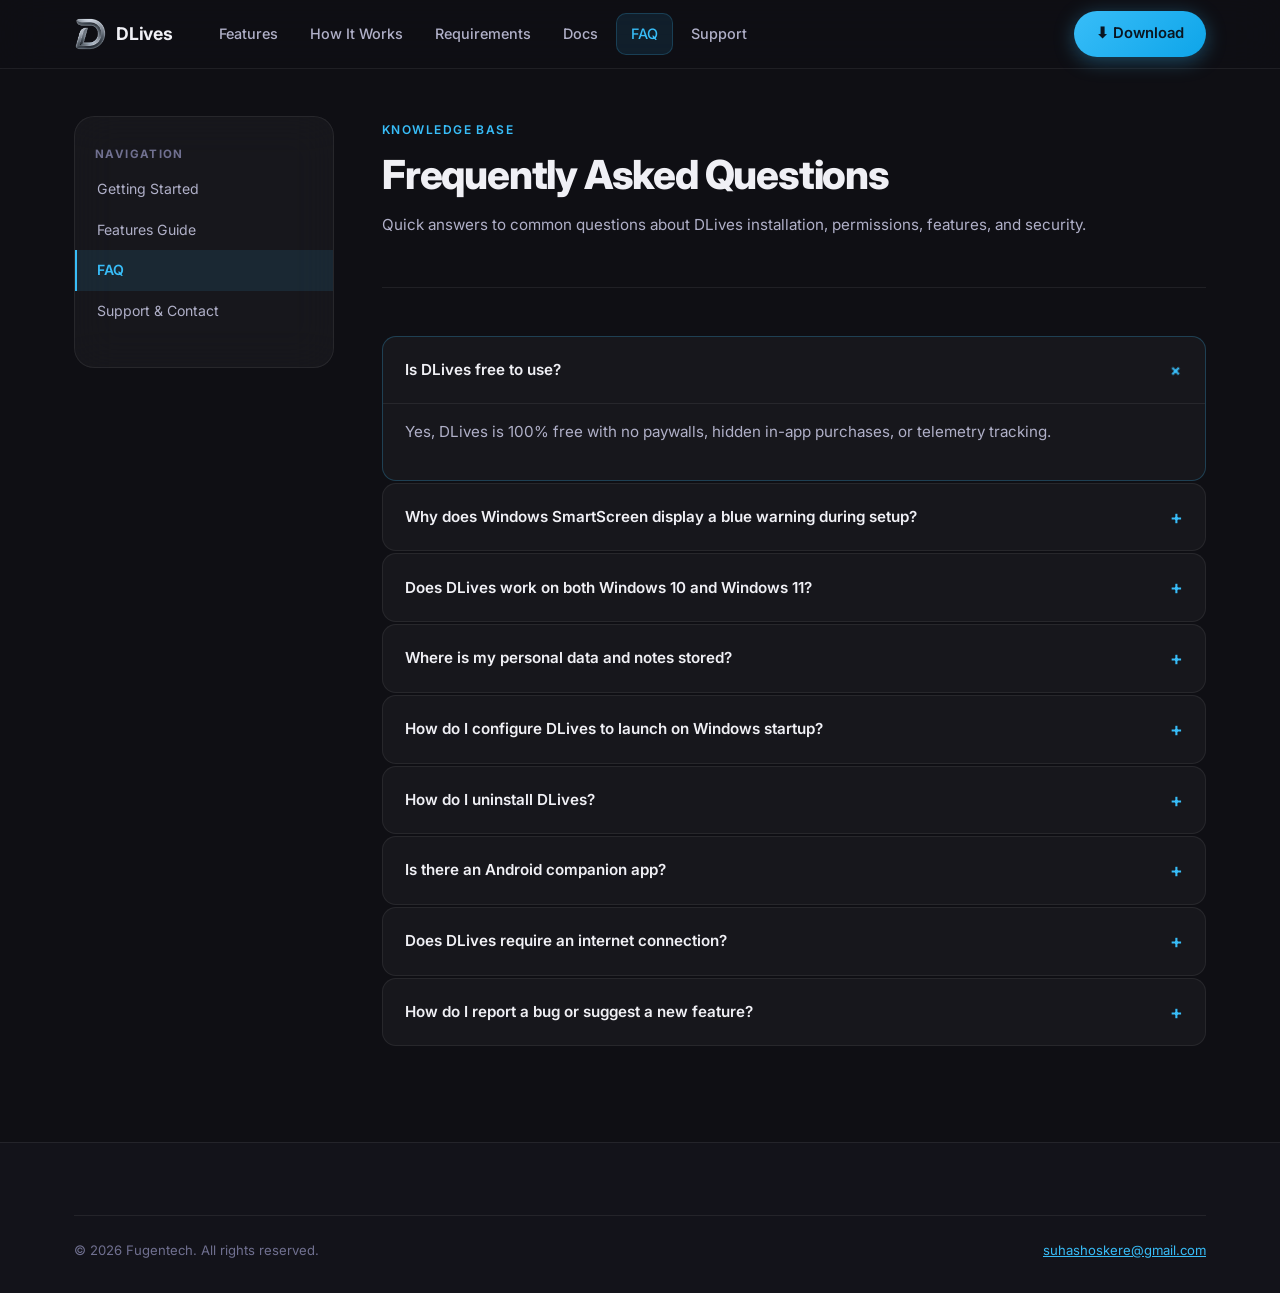
==== website/docs/faq.html @ 251fbf8d "Create faq.html" ====
<!DOCTYPE html>
<html lang="en">
<head>
  <meta charset="UTF-8" />
  <meta name="viewport" content="width=device-width, initial-scale=1.0" />
  <title>Frequently Asked Questions — DLives</title>
  <meta name="description" content="Common questions and troubleshooting answers for DLives Windows dynamic island application." />
  <link rel="icon" href="../assets/app-icon.png" type="image/png" />
  <link rel="preconnect" href="https://fonts.googleapis.com" />
  <link rel="preconnect" href="https://fonts.gstatic.com" crossorigin />
  <link href="https://fonts.googleapis.com/css2?family=Inter:wght@300;400;500;600;700;800;900&display=swap" rel="stylesheet" />
  <link rel="stylesheet" href="../assets/css/style.css" />
  <link rel="stylesheet" href="../assets/css/docs.css" />
</head>
<body>

  <!-- NAV -->
  <nav class="nav" id="main-nav">
    <div class="nav-inner">
      <a href="../index.html" class="nav-logo">
        <img src="../assets/app-icon.png" alt="DLives logo" class="nav-logo-img" />
        <span class="nav-logo-text">DLives</span>
      </a>
      <div class="nav-links">
        <a href="../index.html#features" class="nav-link">Features</a>
        <a href="../index.html#how-it-works" class="nav-link">How It Works</a>
        <a href="../index.html#requirements" class="nav-link">Requirements</a>
        <a href="getting-started.html" class="nav-link">Docs</a>
        <a href="faq.html" class="nav-link active">FAQ</a>
        <a href="support.html" class="nav-link">Support</a>
      </div>
      <a href="https://github.com/rootnode-rebels/Dlives/releases/tag/v1.0.0" target="_blank" rel="noopener noreferrer" class="btn btn-primary nav-cta">
        ⬇ Download
      </a>
      <button class="nav-hamburger" id="nav-hamburger" aria-label="Toggle navigation menu">
        <span></span><span></span><span></span>
      </button>
    </div>
    <div class="nav-mobile" id="nav-mobile">
      <a href="../index.html#features" class="nav-mobile-link">Features</a>
      <a href="../index.html#how-it-works" class="nav-mobile-link">How It Works</a>
      <a href="../index.html#requirements" class="nav-mobile-link">Requirements</a>
      <a href="getting-started.html" class="nav-mobile-link">Docs</a>
      <a href="features.html" class="nav-mobile-link">Features Guide</a>
      <a href="faq.html" class="nav-mobile-link">FAQ</a>
      <a href="support.html" class="nav-mobile-link">Support</a>
      <a href="https://github.com/rootnode-rebels/Dlives/releases/tag/v1.0.0" target="_blank" rel="noopener noreferrer" class="btn btn-primary">⬇ Download for Windows</a>
    </div>
  </nav>

  <!-- DOCS LAYOUT -->
  <div class="docs-layout">
    <!-- Sidebar -->
    <aside class="docs-sidebar">
      <div class="sidebar-section">
        <div class="sidebar-section-title">Navigation</div>
        <a href="getting-started.html" class="sidebar-link">Getting Started</a>
        <a href="features.html" class="sidebar-link">Features Guide</a>
        <a href="faq.html" class="sidebar-link active">FAQ</a>
        <a href="support.html" class="sidebar-link">Support & Contact</a>
      </div>
    </aside>

    <!-- Main Content -->
    <main class="docs-content docs-prose">
      <header class="docs-header">
        <span class="docs-page-label">Knowledge Base</span>
        <h1 class="docs-page-title">Frequently Asked Questions</h1>
        <p class="docs-page-sub">Quick answers to common questions about DLives installation, permissions, features, and security.</p>
      </header>

      <div class="faq-list">
        <!-- 1 -->
        <div class="faq-item open">
          <div class="faq-question">
            <span>Is DLives free to use?</span>
            <span class="faq-toggle">+</span>
          </div>
          <div class="faq-answer">
            <p>Yes, DLives is 100% free with no paywalls, hidden in-app purchases, or telemetry tracking.</p>
          </div>
        </div>

        <!-- 2 -->
        <div class="faq-item" id="smartscreen">
          <div class="faq-question">
            <span>Why does Windows SmartScreen display a blue warning during setup?</span>
            <span class="faq-toggle">+</span>
          </div>
          <div class="faq-answer">
            <p>Windows Defender SmartScreen displays a warning for newly released or independent executables that are not signed with expensive corporate code-signing certificates. DLives is safe, open, and offline. To install: click <strong>"More info"</strong> and then click <strong>"Run anyway"</strong>.</p>
          </div>
        </div>

        <!-- 3 -->
        <div class="faq-item">
          <div class="faq-question">
            <span>Does DLives work on both Windows 10 and Windows 11?</span>
            <span class="faq-toggle">+</span>
          </div>
          <div class="faq-answer">
            <p>Yes! DLives is fully compatible with both 64-bit Windows 10 (Build 1903+) and Windows 11. It utilizes native Win32 APIs for acrylic translucency and SMTC media integration.</p>
          </div>
        </div>

        <!-- 4 -->
        <div class="faq-item">
          <div class="faq-question">
            <span>Where is my personal data and notes stored?</span>
            <span class="faq-toggle">+</span>
          </div>
          <div class="faq-answer">
            <p>All user data is stored locally in your roaming profile: <code>%AppData%\DLives\</code> (e.g. <code>C:\Users\&lt;YourUser&gt;\AppData\Roaming\DLives\</code>). Your notes are saved as plain <code>.txt</code> files that you can open and edit directly in File Explorer or Notepad.</p>
          </div>
        </div>

        <!-- 5 -->
        <div class="faq-item">
          <div class="faq-question">
            <span>How do I configure DLives to launch on Windows startup?</span>
            <span class="faq-toggle">+</span>
          </div>
          <div class="faq-answer">
            <p>Go to the <strong>Settings</strong> tab inside the expanded island or open the <strong>Customization Studio</strong> window, and enable the <strong>"Start with Windows"</strong> toggle. It automatically manages your user registry startup key without requiring administrator permissions.</p>
          </div>
        </div>

        <!-- 6 -->
        <div class="faq-item">
          <div class="faq-question">
            <span>How do I uninstall DLives?</span>
            <span class="faq-toggle">+</span>
          </div>
          <div class="faq-answer">
            <p>You can uninstall DLives like any standard Windows application:</p>
            <ol>
              <li>Open Windows <strong>Settings → Apps → Installed apps</strong>.</li>
              <li>Search for <strong>DLives</strong> and click <strong>Uninstall</strong>.</li>
              <li>Or run the uninstaller directly from <code>%LocalAppData%\Programs\DLives\unins000.exe</code>.</li>
            </ol>
          </div>
        </div>

        <!-- 7 -->
        <div class="faq-item">
          <div class="faq-question">
            <span>Is there an Android companion app?</span>
            <span class="faq-toggle">+</span>
          </div>
          <div class="faq-answer">
            <p>An official Android companion app (<code>DLives.apk</code>) that pairs with your desktop island for synchronized alarms and notifications is currently in active development. Stay tuned for release announcements!</p>
          </div>
        </div>

        <!-- 8 -->
        <div class="faq-item">
          <div class="faq-question">
            <span>Does DLives require an internet connection?</span>
            <span class="faq-toggle">+</span>
          </div>
          <div class="faq-answer">
            <p>No. DLives is completely offline and standalone. No telemetry, analytics, or background internet communication occurs.</p>
          </div>
        </div>

        <!-- 9 -->
        <div class="faq-item">
          <div class="faq-question">
            <span>How do I report a bug or suggest a new feature?</span>
            <span class="faq-toggle">+</span>
          </div>
          <div class="faq-answer">
            <p>We welcome community feedback and bug reports! You can reach out directly via email at <a href="mailto:suhashoskere@gmail.com">suhashoskere@gmail.com</a> or use our <a href="support.html">Support Form</a>.</p>
          </div>
        </div>
      </div>

    </main>
  </div>

  <!-- FOOTER -->
  <footer class="footer">
    <div class="container">
      <div class="footer-bottom">
        <p class="footer-copy">© 2026 Fugentech. All rights reserved.</p>
        <p class="footer-tech"><a href="mailto:suhashoskere@gmail.com" class="accent-link">suhashoskere@gmail.com</a></p>
      </div>
    </div>
  </footer>

  <script src="../assets/js/main.js"></script>
</body>
</html>
---- website/assets/css/style.css ----
/* ============================================================
   San Lives — Website Stylesheet
   Design: Dark glassmorphism, sky-blue accent, Inter font
   Matches: app's own visual language exactly
============================================================ */

/* ── Design Tokens ──────────────────────────────────────── */
:root {
  --bg:           #0f0f14;
  --bg-2:         #13131a;
  --bg-3:         #1a1a24;
  --glass-bg:     rgba(255, 255, 255, 0.035);
  --glass-bg-2:   rgba(255, 255, 255, 0.06);
  --glass-border: rgba(255, 255, 255, 0.07);
  --glass-border-2: rgba(255, 255, 255, 0.12);
  --accent:       #38bdf8;
  --accent-dim:   #1e9ed6;
  --accent-glow:  rgba(56, 189, 248, 0.22);
  --accent-glow-2: rgba(56, 189, 248, 0.10);
  --text-1:       #f0f0f5;
  --text-2:       #b0b0c8;
  --text-3:       #707090;
  --danger:       #ef4444;
  --success:      #22c55e;
  --warning:      #f59e0b;
  --radius-lg:    20px;
  --radius-md:    14px;
  --radius-sm:    10px;
  --radius-pill:  9999px;
  --shadow-glass: 0 8px 32px rgba(0, 0, 0, 0.5), 0 2px 8px rgba(0, 0, 0, 0.3);
  --shadow-glow:  0 0 40px rgba(56, 189, 248, 0.18);
  --transition:   0.3s cubic-bezier(0.4, 0, 0.2, 1);
  --nav-h:        68px;
}

/* ── Reset & Base ───────────────────────────────────────── */
*, *::before, *::after { box-sizing: border-box; margin: 0; padding: 0; }

html {
  scroll-behavior: smooth;
  font-size: 16px;
}

body {
  font-family: 'Inter', -apple-system, BlinkMacSystemFont, sans-serif;
  background: var(--bg);
  color: var(--text-1);
  line-height: 1.6;
  -webkit-font-smoothing: antialiased;
  overflow-x: hidden;
}

img { max-width: 100%; height: auto; display: block; }
a { color: inherit; text-decoration: none; }

/* ── Utility: Container ─────────────────────────────────── */
.container {
  width: 100%;
  max-width: 1180px;
  margin: 0 auto;
  padding: 0 24px;
}

/* ── Utility: Glass Card ────────────────────────────────── */
.glass-card {
  background: var(--glass-bg);
  border: 1px solid var(--glass-border);
  border-radius: var(--radius-lg);
  backdrop-filter: blur(20px);
  -webkit-backdrop-filter: blur(20px);
}

/* ── Utility: Accent gradient text ─────────────────────── */
.accent-gradient {
  background: linear-gradient(135deg, var(--accent), #818cf8 120%);
  -webkit-background-clip: text;
  -webkit-text-fill-color: transparent;
  background-clip: text;
}

/* ── Utility: Buttons ──────────────────────────────────── */
.btn {
  display: inline-flex;
  align-items: center;
  gap: 8px;
  padding: 11px 22px;
  border-radius: var(--radius-pill);
  font-family: 'Inter', sans-serif;
  font-size: 0.925rem;
  font-weight: 600;
  cursor: pointer;
  border: none;
  transition: all var(--transition);
  white-space: nowrap;
  text-decoration: none;
}

.btn-primary {
  background: linear-gradient(135deg, var(--accent), #0ea5e9);
  color: #0a1520;
  box-shadow: 0 4px 20px rgba(56, 189, 248, 0.35);
}
.btn-primary:hover {
  transform: translateY(-2px);
  box-shadow: 0 8px 32px rgba(56, 189, 248, 0.55);
  filter: brightness(1.1);
}
.btn-primary:active { transform: translateY(0); }

.btn-ghost {
  background: var(--glass-bg);
  color: var(--text-1);
  border: 1px solid var(--glass-border-2);
  backdrop-filter: blur(10px);
}
.btn-ghost:hover {
  background: var(--glass-bg-2);
  border-color: var(--accent);
  color: var(--accent);
  transform: translateY(-2px);
}

.btn-lg { padding: 14px 30px; font-size: 1rem; }

.accent-link {
  color: var(--accent);
  text-decoration: underline;
  transition: color var(--transition);
}
.accent-link:hover { color: #7dd3fc; }

/* ── Section helpers ──────────────────────────────────── */
.section { padding: 100px 0; }
.section-dark { background: var(--bg-2); }

.section-header {
  text-align: center;
  margin-bottom: 64px;
}
.section-eyebrow {
  display: inline-block;
  font-size: 0.8rem;
  font-weight: 600;
  letter-spacing: 0.12em;
  text-transform: uppercase;
  color: var(--accent);
  background: var(--accent-glow-2);
  border: 1px solid rgba(56,189,248,0.2);
  border-radius: var(--radius-pill);
  padding: 5px 14px;
  margin-bottom: 18px;
}
.section-title {
  font-size: clamp(1.9rem, 4vw, 2.8rem);
  font-weight: 800;
  line-height: 1.2;
  color: var(--text-1);
  margin-bottom: 16px;
  letter-spacing: -0.02em;
}
.section-sub {
  font-size: 1.05rem;
  color: var(--text-2);
  max-width: 560px;
  margin: 0 auto;
  line-height: 1.7;
}

/* ── Feature tag pill ─────────────────────────────────── */
.feature-tag {
  display: inline-flex;
  align-items: center;
  gap: 6px;
  font-size: 0.8rem;
  font-weight: 600;
  text-transform: uppercase;
  letter-spacing: 0.1em;
  color: var(--accent);
  background: var(--accent-glow-2);
  border: 1px solid rgba(56,189,248,0.2);
  border-radius: var(--radius-pill);
  padding: 5px 14px;
  margin-bottom: 16px;
}

/* ============================================================
   NAVIGATION
============================================================ */
.nav {
  position: fixed;
  top: 0;
  left: 0;
  right: 0;
  z-index: 1000;
  background: rgba(15, 15, 20, 0.7);
  backdrop-filter: blur(24px);
  -webkit-backdrop-filter: blur(24px);
  border-bottom: 1px solid var(--glass-border);
  transition: background var(--transition);
}
.nav.scrolled {
  background: rgba(15, 15, 20, 0.92);
}

.nav-inner {
  max-width: 1180px;
  margin: 0 auto;
  padding: 0 24px;
  height: var(--nav-h);
  display: flex;
  align-items: center;
  gap: 32px;
}

.nav-logo {
  display: flex;
  align-items: center;
  gap: 10px;
  flex-shrink: 0;
}
.nav-logo-img {
  width: 32px;
  height: 32px;
  border-radius: 8px;
}
.nav-logo-text {
  font-size: 1.1rem;
  font-weight: 700;
  color: var(--text-1);
  letter-spacing: -0.01em;
}

.nav-links {
  display: flex;
  align-items: center;
  gap: 4px;
  flex: 1;
}
.nav-link {
  font-size: 0.9rem;
  font-weight: 500;
  color: var(--text-2);
  padding: 8px 14px;
  border-radius: var(--radius-sm);
  transition: all var(--transition);
}
.nav-link:hover {
  color: var(--text-1);
  background: var(--glass-bg);
}
.nav-link.active {
  color: var(--accent);
  background: var(--accent-glow-2);
  border: 1px solid rgba(56, 189, 248, 0.2);
}

.nav-cta { margin-left: auto; }

.nav-hamburger {
  display: none;
  flex-direction: column;
  gap: 5px;
  padding: 8px;
  background: none;
  border: none;
  cursor: pointer;
  margin-left: auto;
}
.nav-hamburger span {
  display: block;
  width: 22px;
  height: 2px;
  background: var(--text-2);
  border-radius: 2px;
  transition: all var(--transition);
}

.nav-mobile {
  display: none;
  flex-direction: column;
  gap: 4px;
  padding: 12px 24px 20px;
  border-top: 1px solid var(--glass-border);
}
.nav-mobile-link {
  font-size: 1rem;
  color: var(--text-2);
  padding: 12px 0;
  border-bottom: 1px solid var(--glass-border);
  transition: color var(--transition);
}
.nav-mobile-link:hover { color: var(--accent); }
.nav-mobile .btn { margin-top: 12px; width: 100%; justify-content: center; }

/* ============================================================
   HERO
============================================================ */
.hero {
  position: relative;
  padding-top: calc(var(--nav-h) + 80px);
  padding-bottom: 80px;
  overflow: hidden;
  min-height: 100vh;
  display: flex;
  align-items: flex-start;
}

.hero-bg-grid {
  position: absolute;
  inset: 0;
  background-image:
    linear-gradient(rgba(56,189,248,0.03) 1px, transparent 1px),
    linear-gradient(90deg, rgba(56,189,248,0.03) 1px, transparent 1px);
  background-size: 60px 60px;
  pointer-events: none;
}

.hero-orb {
  position: absolute;
  border-radius: 50%;
  filter: blur(80px);
  pointer-events: none;
}
.hero-orb-1 {
  width: 600px; height: 600px;
  background: radial-gradient(circle, rgba(56,189,248,0.12) 0%, transparent 70%);
  top: -200px; left: 50%; transform: translateX(-50%);
}
.hero-orb-2 {
  width: 400px; height: 400px;
  background: radial-gradient(circle, rgba(129,140,248,0.08) 0%, transparent 70%);
  bottom: 0; right: -100px;
}
.hero-orb-3 {
  width: 300px; height: 300px;
  background: radial-gradient(circle, rgba(56,189,248,0.06) 0%, transparent 70%);
  bottom: 100px; left: -50px;
}

.hero-inner {
  position: relative;
  z-index: 1;
  width: 100%;
  max-width: 1180px;
  margin: 0 auto;
  padding: 0 24px;
  display: flex;
  flex-direction: column;
  align-items: center;
  text-align: center;
}

.hero-badge {
  display: inline-flex;
  align-items: center;
  gap: 8px;
  background: var(--glass-bg);
  border: 1px solid var(--glass-border-2);
  border-radius: var(--radius-pill);
  padding: 6px 16px;
  font-size: 0.82rem;
  color: var(--text-2);
  margin-bottom: 28px;
  animation: fadeInDown 0.6s ease both;
}
.hero-badge-dot {
  width: 7px; height: 7px;
  border-radius: 50%;
  background: var(--accent);
  box-shadow: 0 0 8px var(--accent);
  animation: pulse 2s ease infinite;
}

@keyframes pulse {
  0%, 100% { opacity: 1; transform: scale(1); }
  50% { opacity: 0.6; transform: scale(0.8); }
}

.hero-title {
  font-size: clamp(2.6rem, 7vw, 5rem);
  font-weight: 900;
  line-height: 1.08;
  letter-spacing: -0.04em;
  margin-bottom: 24px;
  animation: fadeInUp 0.7s ease 0.1s both;
}

.hero-sub {
  font-size: clamp(1rem, 2vw, 1.2rem);
  color: var(--text-2);
  max-width: 560px;
  line-height: 1.75;
  margin-bottom: 36px;
  animation: fadeInUp 0.7s ease 0.2s both;
}

.hero-actions {
  display: flex;
  gap: 14px;
  flex-wrap: wrap;
  justify-content: center;
  margin-bottom: 16px;
  animation: fadeInUp 0.7s ease 0.3s both;
}

.hero-note {
  font-size: 0.8rem;
  color: var(--text-3);
  margin-bottom: 48px;
  animation: fadeInUp 0.7s ease 0.35s both;
}

/* Hero pill mockup */
.hero-pill-container {
  display: flex;
  flex-direction: column;
  align-items: center;
  gap: 8px;
  margin-bottom: 36px;
  animation: fadeInUp 0.8s ease 0.4s both;
}

.hero-pill {
  display: inline-flex;
  align-items: center;
  gap: 14px;
  background: rgba(15, 15, 20, 0.92);
  border: 1px solid var(--glass-border-2);
  border-radius: var(--radius-pill);
  padding: 10px 22px;
  backdrop-filter: blur(20px);
  box-shadow: 0 4px 24px rgba(0,0,0,0.5), 0 0 0 1px rgba(56,189,248,0.08), var(--shadow-glow);
  cursor: default;
  transition: all 0.4s cubic-bezier(0.4, 0, 0.2, 1);
}
.hero-pill:hover {
  box-shadow: 0 8px 40px rgba(0,0,0,0.6), 0 0 0 1px rgba(56,189,248,0.2), 0 0 60px rgba(56,189,248,0.22);
  transform: scale(1.03);
}

.pill-dot { width: 8px; height: 8px; border-radius: 50%; flex-shrink: 0; }
.pill-dot-accent {
  background: var(--accent);
  box-shadow: 0 0 8px var(--accent);
  animation: pulse 2s ease infinite;
}
.pill-clock { font-size: 0.95rem; font-weight: 600; color: var(--text-1); font-variant-numeric: tabular-nums; }
.pill-badges { display: flex; gap: 8px; }
.pill-badge {
  font-size: 0.75rem;
  font-weight: 500;
  color: var(--accent);
  background: var(--accent-glow-2);
  border: 1px solid rgba(56,189,248,0.15);
  border-radius: var(--radius-pill);
  padding: 2px 10px;
}
.pill-mute {
  font-size: 0.9rem;
  background: none;
  border: none;
  cursor: pointer;
  opacity: 0.8;
  transition: opacity var(--transition);
}
.pill-mute:hover { opacity: 1; }

.pill-expand-hint {
  display: flex;
  align-items: center;
  gap: 4px;
  font-size: 0.75rem;
  color: var(--text-3);
  animation: bounce-y 2.5s ease infinite;
}
.pill-expand-hint svg { opacity: 0.6; }

@keyframes bounce-y {
  0%, 100% { transform: translateY(0); }
  50% { transform: translateY(4px); }
}

/* Hero screenshot */
.hero-screenshot-frame {
  position: relative;
  width: 100%;
  max-width: 740px;
  animation: fadeInUp 0.9s ease 0.5s both;
}
.hero-screenshot-glow {
  position: absolute;
  inset: -30px;
  background: radial-gradient(ellipse at center, rgba(56,189,248,0.12) 0%, transparent 70%);
  pointer-events: none;
}
.hero-screenshot-inner {
  position: relative;
  border: 1px solid var(--glass-border-2);
  border-radius: var(--radius-lg);
  overflow: hidden;
  box-shadow: var(--shadow-glass), 0 0 60px rgba(56,189,248,0.08);
  background: var(--bg-2);
}
.hero-screenshot-img {
  width: 100%;
  display: block;
  border-radius: var(--radius-lg);
}

/* ============================================================
   STATS BAR
============================================================ */
.stats-bar {
  padding: 36px 0;
  background: var(--bg-2);
  border-top: 1px solid var(--glass-border);
  border-bottom: 1px solid var(--glass-border);
}

.stats-grid {
  display: flex;
  align-items: center;
  justify-content: center;
  gap: 0;
  flex-wrap: wrap;
}

.stat-item {
  display: flex;
  flex-direction: column;
  align-items: center;
  gap: 4px;
  padding: 16px 48px;
}
.stat-number {
  font-size: 2rem;
  font-weight: 800;
  color: var(--accent);
  letter-spacing: -0.03em;
}
.stat-label {
  font-size: 0.82rem;
  color: var(--text-3);
  font-weight: 500;
  text-transform: uppercase;
  letter-spacing: 0.08em;
}
.stat-divider {
  width: 1px;
  height: 48px;
  background: var(--glass-border);
}

/* ============================================================
   HOW IT WORKS
============================================================ */
.steps-grid {
  display: flex;
  align-items: stretch;
  gap: 0;
  margin-bottom: 56px;
}

.step-card {
  flex: 1;
  padding: 36px 28px;
  position: relative;
  transition: all var(--transition);
}
.step-card:hover {
  background: var(--glass-bg-2);
  border-color: rgba(56,189,248,0.2);
  transform: translateY(-4px);
  box-shadow: var(--shadow-glass), var(--shadow-glow);
}

.step-number {
  font-size: 0.72rem;
  font-weight: 700;
  letter-spacing: 0.1em;
  color: var(--accent);
  opacity: 0.6;
  margin-bottom: 16px;
}
.step-icon { font-size: 2rem; margin-bottom: 14px; }
.step-title {
  font-size: 1.1rem;
  font-weight: 700;
  color: var(--text-1);
  margin-bottom: 10px;
}
.step-desc {
  font-size: 0.9rem;
  color: var(--text-2);
  line-height: 1.65;
}

.step-arrow {
  display: flex;
  align-items: center;
  padding: 0 12px;
  font-size: 1.4rem;
  color: var(--text-3);
  flex-shrink: 0;
  margin-top: -20px;
}

.triggers-section { text-align: center; }
.triggers-title {
  font-size: 0.85rem;
  color: var(--text-3);
  margin-bottom: 16px;
  font-weight: 500;
}
.triggers-grid {
  display: flex;
  gap: 10px;
  flex-wrap: wrap;
  justify-content: center;
}
.trigger-chip {
  display: inline-flex;
  align-items: center;
  gap: 6px;
  background: var(--glass-bg);
  border: 1px solid var(--glass-border);
  border-radius: var(--radius-pill);
  padding: 7px 16px;
  font-size: 0.85rem;
  color: var(--text-2);
  transition: all var(--transition);
}
.trigger-chip:hover {
  border-color: var(--accent);
  color: var(--accent);
  background: var(--accent-glow-2);
}

/* ============================================================
   FEATURES
============================================================ */
.feature-row {
  display: grid;
  grid-template-columns: 1fr 1fr;
  gap: 60px;
  align-items: center;
  margin-bottom: 90px;
}
.feature-row:last-child { margin-bottom: 0; }
.feature-row-left .feature-content { order: 2; }
.feature-row-left .feature-screenshot-wrap { order: 1; }

.feature-content {}
.feature-title {
  font-size: clamp(1.5rem, 2.5vw, 2rem);
  font-weight: 800;
  color: var(--text-1);
  line-height: 1.2;
  margin-bottom: 14px;
  letter-spacing: -0.02em;
}
.feature-desc {
  font-size: 0.97rem;
  color: var(--text-2);
  line-height: 1.75;
  margin-bottom: 20px;
}
.feature-bullets {
  list-style: none;
  display: flex;
  flex-direction: column;
  gap: 8px;
}
.feature-bullets li {
  display: flex;
  align-items: center;
  gap: 10px;
  font-size: 0.9rem;
  color: var(--text-2);
}
.feature-bullets li::before {
  content: '';
  display: block;
  width: 6px;
  height: 6px;
  border-radius: 50%;
  background: var(--accent);
  flex-shrink: 0;
  box-shadow: 0 0 6px var(--accent);
}

.feature-screenshot-wrap {
  position: relative;
  border-radius: var(--radius-lg);
}
.feature-screenshot-glow {
  position: absolute;
  inset: -24px;
  background: radial-gradient(ellipse at center, rgba(56,189,248,0.1) 0%, transparent 70%);
  pointer-events: none;
}
.feature-screenshot {
  width: 100%;
  border-radius: var(--radius-lg);
  border: 1px solid var(--glass-border-2);
  box-shadow: var(--shadow-glass);
  transition: all 0.4s ease;
  position: relative;
}
.feature-screenshot-wrap:hover .feature-screenshot {
  transform: translateY(-4px) scale(1.01);
  box-shadow: var(--shadow-glass), 0 0 50px rgba(56,189,248,0.12);
  border-color: rgba(56,189,248,0.2);
}

/* ============================================================
   CONFIGURATOR
============================================================ */
.configurator-inner {
  display: grid;
  grid-template-columns: 1fr 1fr;
  gap: 48px;
  align-items: center;
  padding: 48px;
  overflow: hidden;
}

.configurator-title {
  font-size: clamp(1.5rem, 2.5vw, 2rem);
  font-weight: 800;
  color: var(--text-1);
  margin-bottom: 16px;
  letter-spacing: -0.02em;
  line-height: 1.2;
}
.configurator-desc {
  font-size: 0.97rem;
  color: var(--text-2);
  line-height: 1.75;
  margin-bottom: 24px;
}
.configurator-features {
  display: flex;
  flex-direction: column;
  gap: 10px;
}
.config-feat {
  display: flex;
  align-items: center;
  gap: 10px;
  font-size: 0.9rem;
  color: var(--text-2);
}
.config-feat-icon { font-size: 1.1rem; }

.configurator-screenshot-wrap {
  border-radius: var(--radius-md);
  overflow: hidden;
  border: 1px solid var(--glass-border-2);
  box-shadow: var(--shadow-glass);
}
.configurator-screenshot { width: 100%; display: block; }

/* ============================================================
   NOTIFICATIONS
============================================================ */
.notif-inner {
  display: grid;
  grid-template-columns: 1fr 1fr;
  gap: 60px;
  align-items: center;
}
.notif-title {
  font-size: clamp(1.5rem, 2.5vw, 2rem);
  font-weight: 800;
  color: var(--text-1);
  margin-bottom: 16px;
  letter-spacing: -0.02em;
  line-height: 1.2;
}
.notif-desc {
  font-size: 0.97rem;
  color: var(--text-2);
  line-height: 1.75;
}
.notif-screenshot-wrap {
  border-radius: var(--radius-lg);
  overflow: hidden;
  border: 1px solid var(--glass-border-2);
  box-shadow: var(--shadow-glass);
}
.notif-screenshot { width: 100%; display: block; }

/* ============================================================
   REQUIREMENTS
============================================================ */
.reqs-grid {
  display: grid;
  grid-template-columns: repeat(3, 1fr);
  gap: 16px;
  margin-bottom: 32px;
}

.req-card {
  padding: 28px 24px;
  text-align: center;
  transition: all var(--transition);
}
.req-card:hover {
  background: var(--glass-bg-2);
  transform: translateY(-3px);
  border-color: rgba(56,189,248,0.15);
}

.req-icon { font-size: 1.8rem; margin-bottom: 12px; }
.req-label {
  font-size: 0.78rem;
  font-weight: 600;
  text-transform: uppercase;
  letter-spacing: 0.1em;
  color: var(--text-3);
  margin-bottom: 8px;
}
.req-value {
  font-size: 0.95rem;
  font-weight: 600;
  color: var(--text-1);
  line-height: 1.5;
}

.smartscreen-note {
  display: flex;
  align-items: flex-start;
  gap: 18px;
  padding: 24px 28px;
  border-color: rgba(245, 158, 11, 0.2);
  background: rgba(245, 158, 11, 0.04);
}
.smartscreen-icon { font-size: 1.6rem; flex-shrink: 0; }
.smartscreen-content strong { color: var(--text-1); font-size: 0.95rem; }
.smartscreen-content p {
  font-size: 0.88rem;
  color: var(--text-2);
  line-height: 1.65;
  margin-top: 6px;
}

/* ============================================================
   CTA
============================================================ */
.cta-section { padding-bottom: 120px; }
.cta-inner {
  position: relative;
  overflow: hidden;
  text-align: center;
  padding: 72px 48px;
}
.cta-orb {
  position: absolute;
  border-radius: 50%;
  filter: blur(60px);
  pointer-events: none;
}
.cta-orb-1 {
  width: 350px; height: 350px;
  background: radial-gradient(circle, rgba(56,189,248,0.15) 0%, transparent 70%);
  top: -100px; left: -80px;
}
.cta-orb-2 {
  width: 280px; height: 280px;
  background: radial-gradient(circle, rgba(129,140,248,0.1) 0%, transparent 70%);
  bottom: -80px; right: -50px;
}

.cta-icon {
  width: 64px;
  height: 64px;
  border-radius: 16px;
  margin: 0 auto 24px;
  position: relative;
  z-index: 1;
  box-shadow: 0 8px 24px rgba(0,0,0,0.4);
}
.cta-title {
  font-size: clamp(1.8rem, 4vw, 2.6rem);
  font-weight: 800;
  color: var(--text-1);
  margin-bottom: 12px;
  position: relative;
  z-index: 1;
  letter-spacing: -0.03em;
}
.cta-sub {
  font-size: 1rem;
  color: var(--text-2);
  margin-bottom: 32px;
  position: relative;
  z-index: 1;
}
.cta-version {
  font-size: 0.8rem;
  color: var(--text-3);
  margin-top: 14px;
  position: relative;
  z-index: 1;
}
.android-teaser {
  display: inline-flex;
  align-items: center;
  gap: 8px;
  margin-top: 28px;
  padding: 10px 20px;
  background: var(--glass-bg);
  border: 1px solid var(--glass-border);
  border-radius: var(--radius-pill);
  font-size: 0.88rem;
  color: var(--text-3);
  position: relative;
  z-index: 1;
}
.android-teaser-icon { font-size: 1rem; }
.android-teaser em { color: var(--accent); font-style: normal; }

/* ============================================================
   FOOTER
============================================================ */
.footer {
  background: var(--bg-2);
  border-top: 1px solid var(--glass-border);
  padding: 72px 0 32px;
}

.footer-top {
  display: grid;
  grid-template-columns: 2fr 1fr 1fr 1fr;
  gap: 48px;
  margin-bottom: 56px;
}

.footer-brand {}
.footer-tagline {
  font-size: 0.9rem;
  color: var(--text-3);
  margin-top: 12px;
  margin-bottom: 10px;
}
.footer-android-note {
  font-size: 0.82rem;
  color: var(--text-3);
}
.footer-android-note strong { color: var(--text-2); }

.footer-group-title {
  font-size: 0.78rem;
  font-weight: 700;
  text-transform: uppercase;
  letter-spacing: 0.1em;
  color: var(--text-3);
  margin-bottom: 16px;
}
.footer-links-group {
  display: flex;
  flex-direction: column;
}
.footer-link {
  font-size: 0.88rem;
  color: var(--text-3);
  padding: 6px 0;
  transition: color var(--transition);
}
.footer-link:hover { color: var(--accent); }

.footer-bottom {
  border-top: 1px solid var(--glass-border);
  padding-top: 24px;
  display: flex;
  justify-content: space-between;
  align-items: center;
  flex-wrap: wrap;
  gap: 8px;
}
.footer-copy, .footer-tech {
  font-size: 0.82rem;
  color: var(--text-3);
}

/* ============================================================
   ANIMATIONS
============================================================ */
@keyframes fadeInDown {
  from { opacity: 0; transform: translateY(-16px); }
  to { opacity: 1; transform: translateY(0); }
}
@keyframes fadeInUp {
  from { opacity: 0; transform: translateY(20px); }
  to { opacity: 1; transform: translateY(0); }
}
@keyframes fadeIn {
  from { opacity: 0; }
  to { opacity: 1; }
}

/* Scroll-reveal (JS adds .visible) */
.reveal {
  opacity: 0;
  transform: translateY(28px);
  transition: opacity 0.7s ease, transform 0.7s ease;
}
.reveal.visible {
  opacity: 1;
  transform: translateY(0);
}

/* ============================================================
   RESPONSIVE
============================================================ */
@media (max-width: 960px) {
  .feature-row {
    grid-template-columns: 1fr;
    gap: 36px;
    margin-bottom: 64px;
  }
  .feature-row-left .feature-content { order: 1; }
  .feature-row-left .feature-screenshot-wrap { order: 2; }

  .configurator-inner {
    grid-template-columns: 1fr;
    padding: 32px;
  }
  .notif-inner { grid-template-columns: 1fr; }
  .footer-top { grid-template-columns: 1fr 1fr; }
  .reqs-grid { grid-template-columns: repeat(2, 1fr); }
  .steps-grid { flex-direction: column; }
  .step-arrow { transform: rotate(90deg); text-align: center; margin: 0 auto; }
}

@media (max-width: 768px) {
  .nav-links, .nav-cta { display: none; }
  .nav-hamburger { display: flex; }
  .nav-mobile.open { display: flex; }

  .hero { padding-top: calc(var(--nav-h) + 48px); padding-bottom: 48px; }
  .hero-title { font-size: 2.4rem; }
  .section { padding: 72px 0; }
  .section-title { font-size: 1.8rem; }
  .stats-grid { gap: 0; }
  .stat-item { padding: 16px 24px; }
  .stat-divider { display: none; }
  .footer-top { grid-template-columns: 1fr; gap: 32px; }
  .footer-bottom { flex-direction: column; text-align: center; }
  .reqs-grid { grid-template-columns: 1fr 1fr; }
  .cta-inner { padding: 48px 24px; }
}

@media (max-width: 480px) {
  .hero-actions { flex-direction: column; align-items: stretch; }
  .hero-actions .btn { justify-content: center; }
  .reqs-grid { grid-template-columns: 1fr; }
  .triggers-grid { flex-direction: column; align-items: center; }
  .stat-item { padding: 12px 16px; }
}
---- website/assets/css/docs.css ----
/* ============================================================
   D Lives — Docs Pages Stylesheet
   Extends style.css with documentation-specific components
============================================================ */

/* ── Docs Layout ──────────────────────────────────────── */
.docs-layout {
  display: grid;
  grid-template-columns: 260px 1fr;
  gap: 48px;
  max-width: 1180px;
  margin: 0 auto;
  padding: 0 24px;
  padding-top: calc(var(--nav-h) + 48px);
  padding-bottom: 96px;
  min-height: 100vh;
  align-items: start;
}

/* ── Sidebar ─────────────────────────────────────────── */
.docs-sidebar {
  position: sticky;
  top: calc(var(--nav-h) + 24px);
  background: var(--glass-bg);
  border: 1px solid var(--glass-border);
  border-radius: var(--radius-lg);
  padding: 24px 0;
  backdrop-filter: blur(20px);
}

.sidebar-section {
  padding: 4px 0;
  margin-bottom: 8px;
}

.sidebar-section-title {
  font-size: 0.72rem;
  font-weight: 700;
  text-transform: uppercase;
  letter-spacing: 0.12em;
  color: var(--text-3);
  padding: 0 20px;
  margin-bottom: 6px;
}

.sidebar-link {
  display: block;
  font-size: 0.88rem;
  color: var(--text-2);
  padding: 9px 20px;
  transition: all var(--transition);
  border-left: 2px solid transparent;
}
.sidebar-link:hover {
  color: var(--text-1);
  background: var(--glass-bg);
  border-left-color: var(--glass-border-2);
}
.sidebar-link.active {
  color: var(--accent);
  background: var(--accent-glow-2);
  border-left-color: var(--accent);
  font-weight: 600;
}

.sidebar-divider {
  height: 1px;
  background: var(--glass-border);
  margin: 8px 0;
}

/* ── Docs Content ──────────────────────────────────── */
.docs-content {
  padding: 0;
}

.docs-header {
  margin-bottom: 48px;
  padding-bottom: 32px;
  border-bottom: 1px solid var(--glass-border);
}

.docs-page-label {
  display: inline-block;
  font-size: 0.75rem;
  font-weight: 600;
  text-transform: uppercase;
  letter-spacing: 0.12em;
  color: var(--accent);
  margin-bottom: 12px;
}

.docs-page-title {
  font-size: clamp(1.8rem, 4vw, 2.5rem);
  font-weight: 800;
  color: var(--text-1);
  letter-spacing: -0.03em;
  line-height: 1.2;
  margin-bottom: 12px;
}

.docs-page-sub {
  font-size: 1rem;
  color: var(--text-2);
  line-height: 1.7;
}

/* ── Docs prose ─────────────────────────────────────── */
.docs-prose h2 {
  font-size: 1.5rem;
  font-weight: 700;
  color: var(--text-1);
  margin: 48px 0 16px;
  padding-bottom: 10px;
  border-bottom: 1px solid var(--glass-border);
  letter-spacing: -0.02em;
}
.docs-prose h2:first-child { margin-top: 0; }

.docs-prose h3 {
  font-size: 1.1rem;
  font-weight: 600;
  color: var(--text-1);
  margin: 28px 0 10px;
}

.docs-prose p {
  font-size: 0.95rem;
  color: var(--text-2);
  line-height: 1.8;
  margin-bottom: 16px;
}

.docs-prose ul, .docs-prose ol {
  padding-left: 24px;
  margin-bottom: 16px;
}

.docs-prose li {
  font-size: 0.95rem;
  color: var(--text-2);
  line-height: 1.75;
  margin-bottom: 6px;
}

.docs-prose strong { color: var(--text-1); font-weight: 600; }

.docs-prose code {
  font-family: 'SF Mono', 'Consolas', 'Monaco', monospace;
  font-size: 0.82rem;
  background: rgba(56,189,248,0.08);
  color: var(--accent);
  border: 1px solid rgba(56,189,248,0.15);
  border-radius: 5px;
  padding: 2px 7px;
}

.docs-prose pre {
  background: var(--bg-2);
  border: 1px solid var(--glass-border);
  border-radius: var(--radius-md);
  padding: 20px 24px;
  overflow-x: auto;
  margin: 16px 0 24px;
}
.docs-prose pre code {
  background: none;
  border: none;
  padding: 0;
  font-size: 0.88rem;
  color: var(--text-1);
}

.docs-prose a:not(.btn) {
  color: var(--accent);
  text-decoration: underline;
  transition: color var(--transition);
}
.docs-prose a:not(.btn):hover { color: #7dd3fc; }

.docs-prose .btn {
  text-decoration: none !important;
}
.docs-prose .btn-primary {
  color: #0a1520 !important;
}
.docs-prose .btn-ghost {
  color: var(--text-1) !important;
}
.docs-prose .btn-ghost:hover {
  color: var(--accent) !important;
}

/* ── Step list (Getting Started style) ─────────────── */
.step-list {
  display: flex;
  flex-direction: column;
  gap: 20px;
  margin: 24px 0;
}

.step-item {
  display: flex;
  gap: 20px;
  align-items: flex-start;
}

.step-num {
  width: 36px;
  height: 36px;
  border-radius: 50%;
  background: var(--accent-glow-2);
  border: 1px solid rgba(56,189,248,0.3);
  color: var(--accent);
  font-size: 0.85rem;
  font-weight: 700;
  display: flex;
  align-items: center;
  justify-content: center;
  flex-shrink: 0;
}

.step-body h4 {
  font-size: 0.95rem;
  font-weight: 600;
  color: var(--text-1);
  margin-bottom: 6px;
}
.step-body p, .step-body li {
  font-size: 0.9rem;
  color: var(--text-2);
  line-height: 1.7;
}

/* ── Alert boxes ────────────────────────────────────── */
.docs-alert {
  display: flex;
  gap: 16px;
  align-items: flex-start;
  padding: 18px 22px;
  border-radius: var(--radius-md);
  margin: 20px 0;
  border: 1px solid;
}
.docs-alert-icon { font-size: 1.2rem; flex-shrink: 0; margin-top: 1px; }
.docs-alert-body { font-size: 0.9rem; line-height: 1.7; }
.docs-alert-body strong { display: block; margin-bottom: 4px; font-size: 0.95rem; }

.docs-alert-warning {
  background: rgba(245,158,11,0.06);
  border-color: rgba(245,158,11,0.25);
  color: var(--text-2);
}
.docs-alert-warning strong { color: #fbbf24; }

.docs-alert-info {
  background: rgba(56,189,248,0.05);
  border-color: rgba(56,189,248,0.2);
  color: var(--text-2);
}
.docs-alert-info strong { color: var(--accent); }

.docs-alert-success {
  background: rgba(34,197,94,0.05);
  border-color: rgba(34,197,94,0.2);
  color: var(--text-2);
}
.docs-alert-success strong { color: #4ade80; }

/* ── FAQ items ──────────────────────────────────────── */
.faq-list {
  display: flex;
  flex-direction: column;
  gap: 2px;
}

.faq-item {
  background: var(--glass-bg);
  border: 1px solid var(--glass-border);
  border-radius: var(--radius-md);
  overflow: hidden;
  transition: border-color var(--transition);
}
.faq-item:hover { border-color: rgba(56,189,248,0.18); }
.faq-item.open { border-color: rgba(56,189,248,0.25); }

.faq-question {
  display: flex;
  justify-content: space-between;
  align-items: center;
  padding: 18px 22px;
  cursor: pointer;
  font-size: 0.95rem;
  font-weight: 600;
  color: var(--text-1);
  gap: 16px;
  user-select: none;
}

.faq-toggle {
  font-size: 1.2rem;
  color: var(--accent);
  transition: transform var(--transition);
  flex-shrink: 0;
}
.faq-item.open .faq-toggle { transform: rotate(45deg); }

.faq-answer {
  display: none;
  padding: 0 22px 18px;
  font-size: 0.9rem;
  color: var(--text-2);
  line-height: 1.75;
  border-top: 1px solid var(--glass-border);
}
.faq-answer p { margin-top: 14px; }
.faq-item.open .faq-answer { display: block; }

/* ── Feature detail card ──────────────────────────── */
.feature-detail-card {
  background: var(--glass-bg);
  border: 1px solid var(--glass-border);
  border-radius: var(--radius-lg);
  padding: 32px;
  margin: 24px 0;
  transition: all var(--transition);
}
.feature-detail-card:hover {
  border-color: rgba(56,189,248,0.15);
  background: var(--glass-bg-2);
}

.feature-detail-header {
  display: flex;
  align-items: center;
  gap: 14px;
  margin-bottom: 16px;
}
.feature-detail-icon { font-size: 1.8rem; }
.feature-detail-title {
  font-size: 1.1rem;
  font-weight: 700;
  color: var(--text-1);
}
.feature-detail-body p {
  font-size: 0.9rem;
  color: var(--text-2);
  line-height: 1.75;
  margin-bottom: 10px;
}
.feature-detail-screenshot {
  width: 100%;
  border-radius: var(--radius-md);
  border: 1px solid var(--glass-border);
  margin-top: 16px;
}

/* ── Support & Feedback Interactive Cards ──────────── */
.support-card {
  background: var(--glass-bg);
  border: 1px solid var(--glass-border);
  border-radius: var(--radius-lg);
  padding: 28px;
  margin: 24px 0;
  backdrop-filter: blur(20px);
}

.support-email-box {
  display: flex;
  align-items: center;
  justify-content: space-between;
  gap: 16px;
  background: var(--bg-2);
  border: 1px solid var(--glass-border-2);
  border-radius: var(--radius-md);
  padding: 16px 20px;
  margin: 16px 0;
  flex-wrap: wrap;
}

.support-email-text {
  font-family: 'SF Mono', 'Consolas', monospace;
  font-size: 1.05rem;
  font-weight: 600;
  color: var(--accent);
}

.support-action-btns {
  display: flex;
  gap: 10px;
  flex-wrap: wrap;
}

.support-form-grid {
  display: flex;
  flex-direction: column;
  gap: 16px;
  margin-top: 20px;
}

.form-group {
  display: flex;
  flex-direction: column;
  gap: 8px;
}

.form-label {
  font-size: 0.85rem;
  font-weight: 600;
  color: var(--text-2);
}

.form-input, .form-textarea, .form-select {
  width: 100%;
  background: var(--bg-2);
  border: 1px solid var(--glass-border-2);
  border-radius: var(--radius-md);
  padding: 12px 16px;
  font-family: 'Inter', sans-serif;
  font-size: 0.95rem;
  color: var(--text-1);
  outline: none;
  transition: all var(--transition);
}

.form-input:focus, .form-textarea:focus, .form-select:focus {
  border-color: var(--accent);
  box-shadow: 0 0 0 3px rgba(56,189,248,0.15);
}

.form-textarea {
  min-height: 120px;
  resize: vertical;
}

.form-actions {
  display: flex;
  gap: 12px;
  flex-wrap: wrap;
  align-items: center;
  margin-top: 8px;
}

.toast-message {
  display: none;
  font-size: 0.85rem;
  color: #4ade80;
  font-weight: 600;
}

/* ── Docs responsive ────────────────────────────────── */
@media (max-width: 900px) {
  .docs-layout {
    grid-template-columns: 1fr;
  }
  .docs-sidebar {
    position: static;
    display: flex;
    flex-wrap: wrap;
    gap: 4px;
    padding: 16px;
    border-radius: var(--radius-md);
  }
  .docs-sidebar .sidebar-section { width: 100%; }
  .sidebar-section-title { display: none; }
  .sidebar-link {
    display: inline-block;
    padding: 7px 14px;
    border-radius: var(--radius-pill);
    border-left: none;
    border: 1px solid var(--glass-border);
    margin: 2px;
  }
  .sidebar-link.active {
    border-color: var(--accent);
    border-left-color: var(--accent);
  }
  .sidebar-divider { display: none; }
}
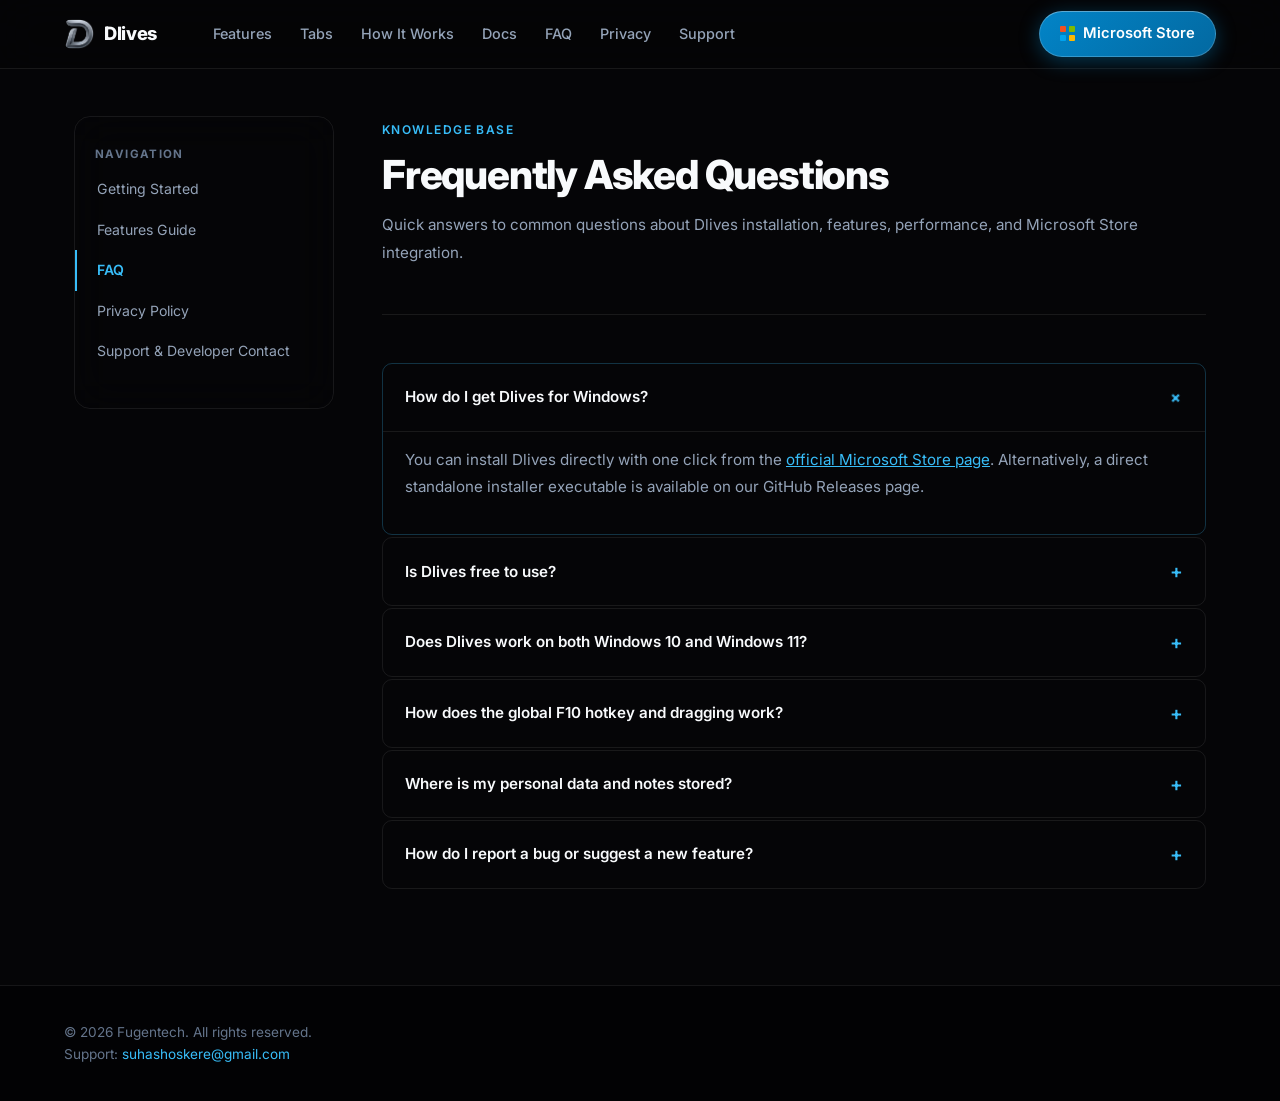
==== commit 5207e59f: "Dlives v1.0.0 codebase and website" ====
--- a/website/docs/faq.html
+++ b/website/docs/faq.html
@@ -3,12 +3,12 @@
 <head>
   <meta charset="UTF-8" />
   <meta name="viewport" content="width=device-width, initial-scale=1.0" />
-  <title>Frequently Asked Questions — DLives</title>
-  <meta name="description" content="Common questions and troubleshooting answers for DLives Windows dynamic island application." />
+  <title>Frequently Asked Questions — Dlives Windows Dynamic Island</title>
+  <meta name="description" content="Common questions and troubleshooting answers for Dlives Windows dynamic island application." />
   <link rel="icon" href="../assets/app-icon.png" type="image/png" />
   <link rel="preconnect" href="https://fonts.googleapis.com" />
   <link rel="preconnect" href="https://fonts.gstatic.com" crossorigin />
-  <link href="https://fonts.googleapis.com/css2?family=Inter:wght@300;400;500;600;700;800;900&display=swap" rel="stylesheet" />
+  <link href="https://fonts.googleapis.com/css2?family=Inter:wght@300;400;500;600;700;800;900&family=JetBrains+Mono:wght@400;500;600;700&display=swap" rel="stylesheet" />
   <link rel="stylesheet" href="../assets/css/style.css" />
   <link rel="stylesheet" href="../assets/css/docs.css" />
 </head>
@@ -18,33 +18,42 @@
   <nav class="nav" id="main-nav">
     <div class="nav-inner">
       <a href="../index.html" class="nav-logo">
-        <img src="../assets/app-icon.png" alt="DLives logo" class="nav-logo-img" />
-        <span class="nav-logo-text">DLives</span>
+        <img src="../assets/app-icon.png" alt="Dlives logo" class="nav-logo-img" />
+        <span class="nav-logo-text">Dlives</span>
       </a>
       <div class="nav-links">
         <a href="../index.html#features" class="nav-link">Features</a>
+        <a href="../index.html#tabs" class="nav-link">Tabs</a>
         <a href="../index.html#how-it-works" class="nav-link">How It Works</a>
-        <a href="../index.html#requirements" class="nav-link">Requirements</a>
         <a href="getting-started.html" class="nav-link">Docs</a>
         <a href="faq.html" class="nav-link active">FAQ</a>
+        <a href="privacy.html" class="nav-link">Privacy</a>
         <a href="support.html" class="nav-link">Support</a>
       </div>
-      <a href="https://github.com/rootnode-rebels/Dlives/releases/tag/v1.0.0" target="_blank" rel="noopener noreferrer" class="btn btn-primary nav-cta">
-        ⬇ Download
-      </a>
+      <div class="nav-actions">
+        <a href="https://apps.microsoft.com/detail/9P2XZRF8RLB2?hl=en-us&gl=IN&ocid=pdpshare"
+          target="_blank" rel="noopener noreferrer" class="btn btn-ms-store ms-store-trigger">
+          <div class="btn-icon-ms">
+            <span></span><span></span><span></span><span></span>
+          </div>
+          Microsoft Store
+        </a>
+      </div>
       <button class="nav-hamburger" id="nav-hamburger" aria-label="Toggle navigation menu">
         <span></span><span></span><span></span>
       </button>
     </div>
     <div class="nav-mobile" id="nav-mobile">
       <a href="../index.html#features" class="nav-mobile-link">Features</a>
-      <a href="../index.html#how-it-works" class="nav-mobile-link">How It Works</a>
-      <a href="../index.html#requirements" class="nav-mobile-link">Requirements</a>
-      <a href="getting-started.html" class="nav-mobile-link">Docs</a>
+      <a href="getting-started.html" class="nav-mobile-link">Getting Started</a>
       <a href="features.html" class="nav-mobile-link">Features Guide</a>
       <a href="faq.html" class="nav-mobile-link">FAQ</a>
-      <a href="support.html" class="nav-mobile-link">Support</a>
-      <a href="https://github.com/rootnode-rebels/Dlives/releases/tag/v1.0.0" target="_blank" rel="noopener noreferrer" class="btn btn-primary">⬇ Download for Windows</a>
+      <a href="privacy.html" class="nav-mobile-link">Privacy Policy</a>
+      <a href="support.html" class="nav-mobile-link">Support & Contact</a>
+      <a href="https://apps.microsoft.com/detail/9P2XZRF8RLB2?hl=en-us&gl=IN&ocid=pdpshare"
+        target="_blank" rel="noopener noreferrer" class="btn btn-ms-store ms-store-trigger" style="margin-top: 12px; width: 100%;">
+        Get on Microsoft Store
+      </a>
     </div>
   </nav>
 
@@ -57,7 +66,8 @@
         <a href="getting-started.html" class="sidebar-link">Getting Started</a>
         <a href="features.html" class="sidebar-link">Features Guide</a>
         <a href="faq.html" class="sidebar-link active">FAQ</a>
-        <a href="support.html" class="sidebar-link">Support & Contact</a>
+        <a href="privacy.html" class="sidebar-link">Privacy Policy</a>
+        <a href="support.html" class="sidebar-link">Support & Developer Contact</a>
       </div>
     </aside>
 
@@ -66,111 +76,73 @@
       <header class="docs-header">
         <span class="docs-page-label">Knowledge Base</span>
         <h1 class="docs-page-title">Frequently Asked Questions</h1>
-        <p class="docs-page-sub">Quick answers to common questions about DLives installation, permissions, features, and security.</p>
+        <p class="docs-page-sub">Quick answers to common questions about Dlives installation, features, performance, and Microsoft Store integration.</p>
       </header>
 
       <div class="faq-list">
         <!-- 1 -->
         <div class="faq-item open">
           <div class="faq-question">
-            <span>Is DLives free to use?</span>
+            <span>How do I get Dlives for Windows?</span>
             <span class="faq-toggle">+</span>
           </div>
           <div class="faq-answer">
-            <p>Yes, DLives is 100% free with no paywalls, hidden in-app purchases, or telemetry tracking.</p>
+            <p>You can install Dlives directly with one click from the <a href="https://apps.microsoft.com/detail/9P2XZRF8RLB2?hl=en-us&gl=IN&ocid=pdpshare" target="_blank" rel="noopener noreferrer" class="accent-link">official Microsoft Store page</a>. Alternatively, a direct standalone installer executable is available on our GitHub Releases page.</p>
           </div>
         </div>
 
         <!-- 2 -->
-        <div class="faq-item" id="smartscreen">
+        <div class="faq-item">
           <div class="faq-question">
-            <span>Why does Windows SmartScreen display a blue warning during setup?</span>
+            <span>Is Dlives free to use?</span>
             <span class="faq-toggle">+</span>
           </div>
           <div class="faq-answer">
-            <p>Windows Defender SmartScreen displays a warning for newly released or independent executables that are not signed with expensive corporate code-signing certificates. DLives is safe, open, and offline. To install: click <strong>"More info"</strong> and then click <strong>"Run anyway"</strong>.</p>
+            <p>Yes, Dlives is 100% free with no paywalls, subscriptions, or telemetry tracking.</p>
           </div>
         </div>
 
         <!-- 3 -->
         <div class="faq-item">
           <div class="faq-question">
-            <span>Does DLives work on both Windows 10 and Windows 11?</span>
+            <span>Does Dlives work on both Windows 10 and Windows 11?</span>
             <span class="faq-toggle">+</span>
           </div>
           <div class="faq-answer">
-            <p>Yes! DLives is fully compatible with both 64-bit Windows 10 (Build 1903+) and Windows 11. It utilizes native Win32 APIs for acrylic translucency and SMTC media integration.</p>
+            <p>Yes! Dlives is fully optimized for 64-bit Windows 10 (Build 1903+) and Windows 11. It utilizes native Win32/DWM APIs for liquid acrylic glassmorphism, SMTC media transport, and taskbar integration.</p>
           </div>
         </div>
 
         <!-- 4 -->
         <div class="faq-item">
           <div class="faq-question">
-            <span>Where is my personal data and notes stored?</span>
+            <span>How does the global F10 hotkey and dragging work?</span>
             <span class="faq-toggle">+</span>
           </div>
           <div class="faq-answer">
-            <p>All user data is stored locally in your roaming profile: <code>%AppData%\DLives\</code> (e.g. <code>C:\Users\&lt;YourUser&gt;\AppData\Roaming\DLives\</code>). Your notes are saved as plain <code>.txt</code> files that you can open and edit directly in File Explorer or Notepad.</p>
+            <p>Pressing <kbd>F10</kbd> anywhere across Windows immediately toggles the island expanded state or brings it back to the screen. You can also right-click and drag anywhere on the capsule or header to reposition the island to any monitor coordinate, with automatic symmetrical centering.</p>
           </div>
         </div>
 
         <!-- 5 -->
         <div class="faq-item">
           <div class="faq-question">
-            <span>How do I configure DLives to launch on Windows startup?</span>
+            <span>Where is my personal data and notes stored?</span>
             <span class="faq-toggle">+</span>
           </div>
           <div class="faq-answer">
-            <p>Go to the <strong>Settings</strong> tab inside the expanded island or open the <strong>Customization Studio</strong> window, and enable the <strong>"Start with Windows"</strong> toggle. It automatically manages your user registry startup key without requiring administrator permissions.</p>
+            <p>All user data is stored locally in your user profile at <code>%AppData%\Dlives\</code>. Your notes, alarms, timetable tasks, and settings never leave your PC.</p>
           </div>
         </div>
 
         <!-- 6 -->
         <div class="faq-item">
           <div class="faq-question">
-            <span>How do I uninstall DLives?</span>
-            <span class="faq-toggle">+</span>
-          </div>
-          <div class="faq-answer">
-            <p>You can uninstall DLives like any standard Windows application:</p>
-            <ol>
-              <li>Open Windows <strong>Settings → Apps → Installed apps</strong>.</li>
-              <li>Search for <strong>DLives</strong> and click <strong>Uninstall</strong>.</li>
-              <li>Or run the uninstaller directly from <code>%LocalAppData%\Programs\DLives\unins000.exe</code>.</li>
-            </ol>
-          </div>
-        </div>
-
-        <!-- 7 -->
-        <div class="faq-item">
-          <div class="faq-question">
-            <span>Is there an Android companion app?</span>
-            <span class="faq-toggle">+</span>
-          </div>
-          <div class="faq-answer">
-            <p>An official Android companion app (<code>DLives.apk</code>) that pairs with your desktop island for synchronized alarms and notifications is currently in active development. Stay tuned for release announcements!</p>
-          </div>
-        </div>
-
-        <!-- 8 -->
-        <div class="faq-item">
-          <div class="faq-question">
-            <span>Does DLives require an internet connection?</span>
-            <span class="faq-toggle">+</span>
-          </div>
-          <div class="faq-answer">
-            <p>No. DLives is completely offline and standalone. No telemetry, analytics, or background internet communication occurs.</p>
-          </div>
-        </div>
-
-        <!-- 9 -->
-        <div class="faq-item">
-          <div class="faq-question">
             <span>How do I report a bug or suggest a new feature?</span>
             <span class="faq-toggle">+</span>
           </div>
           <div class="faq-answer">
-            <p>We welcome community feedback and bug reports! You can reach out directly via email at <a href="mailto:suhashoskere@gmail.com">suhashoskere@gmail.com</a> or use our <a href="support.html">Support Form</a>.</p>
+            <p>You can reach the developer directly at <a href="mailto:suhashoskere@gmail.com" class="accent-link">suhashoskere@gmail.com</a> or submit ideas via our <a href="support.html" class="accent-link">Support & Feedback Form</a>.</p>
           </div>
         </div>
       </div>
@@ -182,8 +154,8 @@
   <footer class="footer">
     <div class="container">
       <div class="footer-bottom">
-        <p class="footer-copy">© 2026 Fugentech. All rights reserved.</p>
-        <p class="footer-tech"><a href="mailto:suhashoskere@gmail.com" class="accent-link">suhashoskere@gmail.com</a></p>
+        <p>© 2026 Fugentech. All rights reserved.</p>
+        <p>Support: <a href="mailto:suhashoskere@gmail.com" class="accent-link">suhashoskere@gmail.com</a></p>
       </div>
     </div>
   </footer>
--- a/website/assets/css/style.css
+++ b/website/assets/css/style.css
@@ -1,190 +1,231 @@
 /* ============================================================
-   San Lives — Website Stylesheet
-   Design: Dark glassmorphism, sky-blue accent, Inter font
-   Matches: app's own visual language exactly
+   Dlives — Simplified & Clean Liquid Glass Design
+   Base: Pure Neutral Black (#000000 / #060608)
+   Accent: Sky Blue (#38bdf8)
+   Typography: Inter & JetBrains Mono
 ============================================================ */
 
-/* ── Design Tokens ──────────────────────────────────────── */
+/* ── Tokens ─────────────────────────────────────────────── */
 :root {
-  --bg:           #0f0f14;
-  --bg-2:         #13131a;
-  --bg-3:         #1a1a24;
-  --glass-bg:     rgba(255, 255, 255, 0.035);
-  --glass-bg-2:   rgba(255, 255, 255, 0.06);
-  --glass-border: rgba(255, 255, 255, 0.07);
-  --glass-border-2: rgba(255, 255, 255, 0.12);
-  --accent:       #38bdf8;
-  --accent-dim:   #1e9ed6;
-  --accent-glow:  rgba(56, 189, 248, 0.22);
-  --accent-glow-2: rgba(56, 189, 248, 0.10);
-  --text-1:       #f0f0f5;
-  --text-2:       #b0b0c8;
-  --text-3:       #707090;
-  --danger:       #ef4444;
-  --success:      #22c55e;
-  --warning:      #f59e0b;
-  --radius-lg:    20px;
-  --radius-md:    14px;
-  --radius-sm:    10px;
-  --radius-pill:  9999px;
-  --shadow-glass: 0 8px 32px rgba(0, 0, 0, 0.5), 0 2px 8px rgba(0, 0, 0, 0.3);
-  --shadow-glow:  0 0 40px rgba(56, 189, 248, 0.18);
-  --transition:   0.3s cubic-bezier(0.4, 0, 0.2, 1);
-  --nav-h:        68px;
-}
-
-/* ── Reset & Base ───────────────────────────────────────── */
-*, *::before, *::after { box-sizing: border-box; margin: 0; padding: 0; }
+  --bg:                 #050507;
+  --bg-subtle:          #09090c;
+  --bg-card:            rgba(13, 13, 17, 0.75);
+  --bg-card-hover:      rgba(18, 18, 24, 0.9);
+  
+  --glass-border:       rgba(255, 255, 255, 0.08);
+  --glass-border-top:   rgba(255, 255, 255, 0.18);
+  --glass-border-hover: rgba(56, 189, 248, 0.4);
+  
+  --accent:             #38bdf8;
+  --accent-light:       #7dd3fc;
+  --accent-glow:        rgba(56, 189, 248, 0.25);
+  --accent-glow-subtle: rgba(56, 189, 248, 0.10);
+
+  --text-1:             #f8fafc;
+  --text-2:             #94a3b8;
+  --text-3:             #64748b;
+
+  --radius-sm:          6px;
+  --radius-md:          10px;
+  --radius-lg:          16px;
+  --radius-xl:          22px;
+  --radius-pill:        9999px;
+
+  --shadow-glass:       0 16px 40px rgba(0, 0, 0, 0.8);
+  --transition:         0.25s cubic-bezier(0.16, 1, 0.3, 1);
+  --nav-h:              68px;
+}
+
+/* ── Reset ──────────────────────────────────────────────── */
+*, *::before, *::after {
+  box-sizing: border-box;
+  margin: 0;
+  padding: 0;
+}
 
 html {
   scroll-behavior: smooth;
   font-size: 16px;
+  background-color: var(--bg);
+  color-scheme: dark;
 }
 
 body {
   font-family: 'Inter', -apple-system, BlinkMacSystemFont, sans-serif;
-  background: var(--bg);
+  background-color: var(--bg);
   color: var(--text-1);
   line-height: 1.6;
   -webkit-font-smoothing: antialiased;
   overflow-x: hidden;
 }
 
-img { max-width: 100%; height: auto; display: block; }
-a { color: inherit; text-decoration: none; }
-
-/* ── Utility: Container ─────────────────────────────────── */
+img {
+  max-width: 100%;
+  height: auto;
+  display: block;
+}
+
+a {
+  color: inherit;
+  text-decoration: none;
+}
+
 .container {
   width: 100%;
-  max-width: 1180px;
+  max-width: 1200px;
   margin: 0 auto;
   padding: 0 24px;
 }
 
-/* ── Utility: Glass Card ────────────────────────────────── */
+/* ── Liquid Glass Card ──────────────────────────────────── */
 .glass-card {
-  background: var(--glass-bg);
+  background: linear-gradient(135deg, rgba(255, 255, 255, 0.04) 0%, rgba(255, 255, 255, 0.01) 40%, rgba(13, 13, 17, 0.8) 100%);
   border: 1px solid var(--glass-border);
+  border-top: 1px solid var(--glass-border-top);
   border-radius: var(--radius-lg);
-  backdrop-filter: blur(20px);
-  -webkit-backdrop-filter: blur(20px);
-}
-
-/* ── Utility: Accent gradient text ─────────────────────── */
+  backdrop-filter: blur(28px);
+  -webkit-backdrop-filter: blur(28px);
+  box-shadow: var(--shadow-glass);
+  transition: all var(--transition);
+  position: relative;
+  overflow: hidden;
+}
+
+.glass-card:hover {
+  border-color: var(--glass-border-hover);
+  box-shadow: var(--shadow-glass), 0 0 30px rgba(56, 189, 248, 0.12);
+}
+
 .accent-gradient {
-  background: linear-gradient(135deg, var(--accent), #818cf8 120%);
+  background: linear-gradient(135deg, #ffffff 15%, #93e2fc 50%, #38bdf8 100%);
   -webkit-background-clip: text;
   -webkit-text-fill-color: transparent;
   background-clip: text;
 }
 
-/* ── Utility: Buttons ──────────────────────────────────── */
+/* ── Buttons ────────────────────────────────────────────── */
 .btn {
   display: inline-flex;
   align-items: center;
+  justify-content: center;
   gap: 8px;
-  padding: 11px 22px;
+  padding: 10px 20px;
   border-radius: var(--radius-pill);
-  font-family: 'Inter', sans-serif;
-  font-size: 0.925rem;
+  font-size: 0.92rem;
   font-weight: 600;
   cursor: pointer;
   border: none;
   transition: all var(--transition);
   white-space: nowrap;
-  text-decoration: none;
-}
-
-.btn-primary {
-  background: linear-gradient(135deg, var(--accent), #0ea5e9);
-  color: #0a1520;
-  box-shadow: 0 4px 20px rgba(56, 189, 248, 0.35);
-}
-.btn-primary:hover {
+}
+
+.btn-ms-store {
+  background: linear-gradient(135deg, #0284c7 0%, #0369a1 100%);
+  color: #ffffff;
+  border: 1px solid rgba(255, 255, 255, 0.2);
+  border-top: 1px solid rgba(255, 255, 255, 0.35);
+  box-shadow: 0 4px 20px rgba(2, 132, 199, 0.4);
+}
+
+.btn-ms-store:hover {
   transform: translateY(-2px);
-  box-shadow: 0 8px 32px rgba(56, 189, 248, 0.55);
-  filter: brightness(1.1);
-}
-.btn-primary:active { transform: translateY(0); }
+  background: linear-gradient(135deg, #0ea5e9 0%, #0284c7 100%);
+  box-shadow: 0 6px 28px rgba(2, 132, 199, 0.6), 0 0 30px rgba(56, 189, 248, 0.3);
+}
 
 .btn-ghost {
-  background: var(--glass-bg);
+  background: rgba(255, 255, 255, 0.04);
   color: var(--text-1);
-  border: 1px solid var(--glass-border-2);
-  backdrop-filter: blur(10px);
-}
+  border: 1px solid var(--glass-border);
+  border-top: 1px solid var(--glass-border-top);
+  backdrop-filter: blur(12px);
+}
+
 .btn-ghost:hover {
-  background: var(--glass-bg-2);
+  background: rgba(255, 255, 255, 0.08);
   border-color: var(--accent);
   color: var(--accent);
   transform: translateY(-2px);
 }
 
-.btn-lg { padding: 14px 30px; font-size: 1rem; }
+.btn-lg {
+  padding: 12px 24px;
+  font-size: 0.96rem;
+}
+
+.btn-icon-ms {
+  display: grid;
+  grid-template-columns: 1fr 1fr;
+  gap: 2px;
+  width: 15px;
+  height: 15px;
+}
+
+.btn-icon-ms span {
+  display: block;
+  width: 6px;
+  height: 6px;
+  border-radius: 1px;
+}
+
+.btn-icon-ms span:nth-child(1) { background: #f25022; }
+.btn-icon-ms span:nth-child(2) { background: #7fba00; }
+.btn-icon-ms span:nth-child(3) { background: #00a4ef; }
+.btn-icon-ms span:nth-child(4) { background: #ffb900; }
 
 .accent-link {
   color: var(--accent);
+}
+.accent-link:hover {
   text-decoration: underline;
-  transition: color var(--transition);
-}
-.accent-link:hover { color: #7dd3fc; }
-
-/* ── Section helpers ──────────────────────────────────── */
-.section { padding: 100px 0; }
-.section-dark { background: var(--bg-2); }
+}
+
+/* ── Section Structure ──────────────────────────────────── */
+.section {
+  padding: 90px 0;
+  position: relative;
+}
+
+.section-dark {
+  background: var(--bg-subtle);
+  border-top: 1px solid var(--glass-border);
+  border-bottom: 1px solid var(--glass-border);
+}
 
 .section-header {
   text-align: center;
-  margin-bottom: 64px;
-}
+  margin-bottom: 48px;
+}
+
 .section-eyebrow {
   display: inline-block;
-  font-size: 0.8rem;
-  font-weight: 600;
+  font-size: 0.75rem;
+  font-weight: 700;
   letter-spacing: 0.12em;
   text-transform: uppercase;
   color: var(--accent);
-  background: var(--accent-glow-2);
-  border: 1px solid rgba(56,189,248,0.2);
-  border-radius: var(--radius-pill);
-  padding: 5px 14px;
-  margin-bottom: 18px;
-}
+  margin-bottom: 12px;
+}
+
 .section-title {
-  font-size: clamp(1.9rem, 4vw, 2.8rem);
+  font-size: clamp(1.8rem, 3.8vw, 2.8rem);
   font-weight: 800;
-  line-height: 1.2;
+  line-height: 1.15;
+  letter-spacing: -0.03em;
   color: var(--text-1);
-  margin-bottom: 16px;
-  letter-spacing: -0.02em;
-}
+  margin-bottom: 12px;
+}
+
 .section-sub {
   font-size: 1.05rem;
   color: var(--text-2);
-  max-width: 560px;
+  max-width: 580px;
   margin: 0 auto;
-  line-height: 1.7;
-}
-
-/* ── Feature tag pill ─────────────────────────────────── */
-.feature-tag {
-  display: inline-flex;
-  align-items: center;
-  gap: 6px;
-  font-size: 0.8rem;
-  font-weight: 600;
-  text-transform: uppercase;
-  letter-spacing: 0.1em;
-  color: var(--accent);
-  background: var(--accent-glow-2);
-  border: 1px solid rgba(56,189,248,0.2);
-  border-radius: var(--radius-pill);
-  padding: 5px 14px;
-  margin-bottom: 16px;
+  line-height: 1.6;
 }
 
 /* ============================================================
-   NAVIGATION
+   NAVBAR
 ============================================================ */
 .nav {
   position: fixed;
@@ -192,870 +233,702 @@
   left: 0;
   right: 0;
   z-index: 1000;
-  background: rgba(15, 15, 20, 0.7);
-  backdrop-filter: blur(24px);
-  -webkit-backdrop-filter: blur(24px);
+  background: rgba(5, 5, 7, 0.85);
+  backdrop-filter: blur(20px);
+  -webkit-backdrop-filter: blur(20px);
   border-bottom: 1px solid var(--glass-border);
-  transition: background var(--transition);
-}
-.nav.scrolled {
-  background: rgba(15, 15, 20, 0.92);
+  transition: all var(--transition);
 }
 
 .nav-inner {
-  max-width: 1180px;
+  max-width: 1200px;
   margin: 0 auto;
   padding: 0 24px;
   height: var(--nav-h);
   display: flex;
   align-items: center;
-  gap: 32px;
+  gap: 24px;
 }
 
 .nav-logo {
   display: flex;
   align-items: center;
   gap: 10px;
-  flex-shrink: 0;
-}
+}
+
 .nav-logo-img {
-  width: 32px;
-  height: 32px;
+  width: 30px;
+  height: 30px;
   border-radius: 8px;
 }
+
 .nav-logo-text {
-  font-size: 1.1rem;
-  font-weight: 700;
-  color: var(--text-1);
-  letter-spacing: -0.01em;
+  font-size: 1.15rem;
+  font-weight: 800;
+  letter-spacing: -0.02em;
 }
 
 .nav-links {
   display: flex;
   align-items: center;
   gap: 4px;
-  flex: 1;
-}
+  margin-left: 20px;
+}
+
 .nav-link {
   font-size: 0.9rem;
   font-weight: 500;
   color: var(--text-2);
-  padding: 8px 14px;
+  padding: 6px 12px;
   border-radius: var(--radius-sm);
   transition: all var(--transition);
 }
+
 .nav-link:hover {
   color: var(--text-1);
-  background: var(--glass-bg);
-}
-.nav-link.active {
-  color: var(--accent);
-  background: var(--accent-glow-2);
-  border: 1px solid rgba(56, 189, 248, 0.2);
-}
-
-.nav-cta { margin-left: auto; }
+  background: rgba(255, 255, 255, 0.05);
+}
+
+.nav-actions {
+  display: flex;
+  align-items: center;
+  gap: 10px;
+  margin-left: auto;
+}
 
 .nav-hamburger {
   display: none;
   flex-direction: column;
   gap: 5px;
-  padding: 8px;
+  padding: 6px;
   background: none;
   border: none;
   cursor: pointer;
   margin-left: auto;
 }
+
 .nav-hamburger span {
   display: block;
-  width: 22px;
+  width: 20px;
   height: 2px;
   background: var(--text-2);
-  border-radius: 2px;
-  transition: all var(--transition);
 }
 
 .nav-mobile {
   display: none;
   flex-direction: column;
   gap: 4px;
-  padding: 12px 24px 20px;
+  padding: 14px 24px 20px;
+  background: rgba(5, 5, 7, 0.98);
   border-top: 1px solid var(--glass-border);
 }
+
+.nav-mobile.open {
+  display: flex;
+}
+
 .nav-mobile-link {
-  font-size: 1rem;
+  font-size: 0.95rem;
   color: var(--text-2);
-  padding: 12px 0;
+  padding: 10px 0;
   border-bottom: 1px solid var(--glass-border);
-  transition: color var(--transition);
-}
-.nav-mobile-link:hover { color: var(--accent); }
-.nav-mobile .btn { margin-top: 12px; width: 100%; justify-content: center; }
+}
 
 /* ============================================================
-   HERO
+   HERO SECTION (TOP-DOCKED DYNAMIC ISLAND & SCREEN MOCKUP)
 ============================================================ */
 .hero {
   position: relative;
-  padding-top: calc(var(--nav-h) + 80px);
-  padding-bottom: 80px;
+  padding-top: calc(var(--nav-h) + 16px);
+  padding-bottom: 50px;
   overflow: hidden;
-  min-height: 100vh;
-  display: flex;
-  align-items: flex-start;
+  min-height: calc(100vh - 70px);
+  display: flex;
+  align-items: center;
 }
 
 .hero-bg-grid {
   position: absolute;
   inset: 0;
   background-image:
-    linear-gradient(rgba(56,189,248,0.03) 1px, transparent 1px),
-    linear-gradient(90deg, rgba(56,189,248,0.03) 1px, transparent 1px);
-  background-size: 60px 60px;
+    linear-gradient(rgba(255, 255, 255, 0.015) 1px, transparent 1px),
+    linear-gradient(90deg, rgba(255, 255, 255, 0.015) 1px, transparent 1px);
+  background-size: 40px 40px;
   pointer-events: none;
 }
 
-.hero-orb {
-  position: absolute;
-  border-radius: 50%;
-  filter: blur(80px);
-  pointer-events: none;
-}
-.hero-orb-1 {
-  width: 600px; height: 600px;
-  background: radial-gradient(circle, rgba(56,189,248,0.12) 0%, transparent 70%);
-  top: -200px; left: 50%; transform: translateX(-50%);
-}
-.hero-orb-2 {
-  width: 400px; height: 400px;
-  background: radial-gradient(circle, rgba(129,140,248,0.08) 0%, transparent 70%);
-  bottom: 0; right: -100px;
-}
-.hero-orb-3 {
-  width: 300px; height: 300px;
-  background: radial-gradient(circle, rgba(56,189,248,0.06) 0%, transparent 70%);
-  bottom: 100px; left: -50px;
-}
-
-.hero-inner {
+.hero-container {
+  width: 100%;
   position: relative;
   z-index: 1;
-  width: 100%;
-  max-width: 1180px;
-  margin: 0 auto;
-  padding: 0 24px;
+}
+
+.hero-split-grid {
+  display: grid;
+  grid-template-columns: 1fr 1.18fr;
+  gap: 36px;
+  align-items: center;
+}
+
+/* ── Left Column ────────────────────────────────────────── */
+.hero-left-col {
   display: flex;
   flex-direction: column;
-  align-items: center;
-  text-align: center;
+  align-items: flex-start;
+  text-align: left;
 }
 
 .hero-badge {
   display: inline-flex;
   align-items: center;
   gap: 8px;
-  background: var(--glass-bg);
-  border: 1px solid var(--glass-border-2);
+  background: rgba(14, 14, 18, 0.85);
+  border: 1px solid var(--glass-border);
+  border-top: 1px solid var(--glass-border-top);
   border-radius: var(--radius-pill);
-  padding: 6px 16px;
-  font-size: 0.82rem;
+  padding: 5px 14px;
+  font-size: 0.78rem;
   color: var(--text-2);
-  margin-bottom: 28px;
-  animation: fadeInDown 0.6s ease both;
-}
+  margin-bottom: 16px;
+}
+
 .hero-badge-dot {
-  width: 7px; height: 7px;
+  width: 7px;
+  height: 7px;
   border-radius: 50%;
   background: var(--accent);
   box-shadow: 0 0 8px var(--accent);
-  animation: pulse 2s ease infinite;
-}
-
-@keyframes pulse {
-  0%, 100% { opacity: 1; transform: scale(1); }
-  50% { opacity: 0.6; transform: scale(0.8); }
 }
 
 .hero-title {
-  font-size: clamp(2.6rem, 7vw, 5rem);
+  font-size: clamp(2.3rem, 4vw, 3.6rem);
   font-weight: 900;
   line-height: 1.08;
   letter-spacing: -0.04em;
+  margin-bottom: 16px;
+}
+
+.hero-sub {
+  font-size: clamp(0.95rem, 1.15vw, 1.08rem);
+  color: var(--text-2);
+  max-width: 480px;
+  line-height: 1.6;
   margin-bottom: 24px;
-  animation: fadeInUp 0.7s ease 0.1s both;
-}
-
-.hero-sub {
-  font-size: clamp(1rem, 2vw, 1.2rem);
-  color: var(--text-2);
-  max-width: 560px;
-  line-height: 1.75;
-  margin-bottom: 36px;
-  animation: fadeInUp 0.7s ease 0.2s both;
 }
 
 .hero-actions {
   display: flex;
-  gap: 14px;
+  gap: 10px;
   flex-wrap: wrap;
-  justify-content: center;
-  margin-bottom: 16px;
-  animation: fadeInUp 0.7s ease 0.3s both;
-}
-
-.hero-note {
-  font-size: 0.8rem;
-  color: var(--text-3);
-  margin-bottom: 48px;
-  animation: fadeInUp 0.7s ease 0.35s both;
-}
-
-/* Hero pill mockup */
-.hero-pill-container {
-  display: flex;
-  flex-direction: column;
-  align-items: center;
+  margin-bottom: 20px;
+}
+
+.hero-specs-row {
+  display: flex;
+  flex-wrap: wrap;
   gap: 8px;
-  margin-bottom: 36px;
-  animation: fadeInUp 0.8s ease 0.4s both;
-}
-
-.hero-pill {
-  display: inline-flex;
-  align-items: center;
-  gap: 14px;
-  background: rgba(15, 15, 20, 0.92);
-  border: 1px solid var(--glass-border-2);
-  border-radius: var(--radius-pill);
-  padding: 10px 22px;
-  backdrop-filter: blur(20px);
-  box-shadow: 0 4px 24px rgba(0,0,0,0.5), 0 0 0 1px rgba(56,189,248,0.08), var(--shadow-glow);
-  cursor: default;
-  transition: all 0.4s cubic-bezier(0.4, 0, 0.2, 1);
-}
-.hero-pill:hover {
-  box-shadow: 0 8px 40px rgba(0,0,0,0.6), 0 0 0 1px rgba(56,189,248,0.2), 0 0 60px rgba(56,189,248,0.22);
-  transform: scale(1.03);
-}
-
-.pill-dot { width: 8px; height: 8px; border-radius: 50%; flex-shrink: 0; }
-.pill-dot-accent {
-  background: var(--accent);
-  box-shadow: 0 0 8px var(--accent);
-  animation: pulse 2s ease infinite;
-}
-.pill-clock { font-size: 0.95rem; font-weight: 600; color: var(--text-1); font-variant-numeric: tabular-nums; }
-.pill-badges { display: flex; gap: 8px; }
-.pill-badge {
+}
+
+.spec-pill {
   font-size: 0.75rem;
   font-weight: 500;
-  color: var(--accent);
-  background: var(--accent-glow-2);
-  border: 1px solid rgba(56,189,248,0.15);
+  color: var(--text-3);
+  background: rgba(255, 255, 255, 0.03);
+  border: 1px solid var(--glass-border);
+  padding: 4px 10px;
   border-radius: var(--radius-pill);
-  padding: 2px 10px;
-}
-.pill-mute {
-  font-size: 0.9rem;
-  background: none;
-  border: none;
+}
+
+/* ── Right Column: Top Docked Desktop Screen ─────────────── */
+.hero-right-col {
+  width: 100%;
+}
+
+.desktop-screen-mockup {
+  position: relative;
+  background: #000000;
+  border: 1px solid var(--glass-border);
+  border-top: 1px solid var(--glass-border-top);
+  border-radius: var(--radius-xl);
+  overflow: hidden;
+  box-shadow: 0 20px 60px rgba(0, 0, 0, 0.95), 0 0 40px rgba(56, 189, 248, 0.08);
+  display: flex;
+  flex-direction: column;
+}
+
+.screen-top-edge {
+  width: 100%;
+  padding: 10px 16px 8px;
+  background: linear-gradient(180deg, rgba(20, 20, 26, 0.9) 0%, rgba(10, 10, 14, 0.7) 100%);
+  border-bottom: 1px solid rgba(255, 255, 255, 0.06);
+  display: flex;
+  justify-content: center;
+  align-items: center;
+}
+
+/* Native Dlives bar docked cleanly at top edge */
+.dlives-real-bar {
+  display: inline-flex;
+  align-items: center;
+  justify-content: space-between;
+  gap: 16px;
+  background: #090a0d;
+  border: 1px solid rgba(56, 189, 248, 0.4);
+  border-radius: var(--radius-pill);
+  padding: 5px 12px;
+  box-shadow: 0 8px 24px rgba(0, 0, 0, 0.8), 0 0 16px rgba(56, 189, 248, 0.15);
   cursor: pointer;
-  opacity: 0.8;
-  transition: opacity var(--transition);
-}
-.pill-mute:hover { opacity: 1; }
-
-.pill-expand-hint {
-  display: flex;
-  align-items: center;
-  gap: 4px;
-  font-size: 0.75rem;
-  color: var(--text-3);
-  animation: bounce-y 2.5s ease infinite;
-}
-.pill-expand-hint svg { opacity: 0.6; }
-
-@keyframes bounce-y {
-  0%, 100% { transform: translateY(0); }
-  50% { transform: translateY(4px); }
-}
-
-/* Hero screenshot */
-.hero-screenshot-frame {
-  position: relative;
-  width: 100%;
-  max-width: 740px;
-  animation: fadeInUp 0.9s ease 0.5s both;
-}
-.hero-screenshot-glow {
-  position: absolute;
-  inset: -30px;
-  background: radial-gradient(ellipse at center, rgba(56,189,248,0.12) 0%, transparent 70%);
-  pointer-events: none;
-}
-.hero-screenshot-inner {
-  position: relative;
-  border: 1px solid var(--glass-border-2);
-  border-radius: var(--radius-lg);
-  overflow: hidden;
-  box-shadow: var(--shadow-glass), 0 0 60px rgba(56,189,248,0.08);
-  background: var(--bg-2);
-}
-.hero-screenshot-img {
-  width: 100%;
-  display: block;
-  border-radius: var(--radius-lg);
-}
-
-/* ============================================================
-   STATS BAR
-============================================================ */
-.stats-bar {
-  padding: 36px 0;
-  background: var(--bg-2);
-  border-top: 1px solid var(--glass-border);
-  border-bottom: 1px solid var(--glass-border);
-}
-
-.stats-grid {
+  transition: all 0.25s cubic-bezier(0.16, 1, 0.3, 1);
+  user-select: none;
+}
+
+.dlives-real-bar:hover {
+  border-color: rgba(56, 189, 248, 0.7);
+  box-shadow: 0 10px 30px rgba(0, 0, 0, 0.9), 0 0 25px rgba(56, 189, 248, 0.25);
+  transform: scale(1.02);
+}
+
+.bar-left {
+  display: flex;
+  align-items: center;
+  gap: 8px;
+}
+
+.bar-logo {
+  width: 20px;
+  height: 20px;
+  border-radius: 5px;
   display: flex;
   align-items: center;
   justify-content: center;
-  gap: 0;
-  flex-wrap: wrap;
-}
-
-.stat-item {
+}
+
+.bar-logo img {
+  width: 100%;
+  height: 100%;
+  border-radius: 5px;
+}
+
+.bar-datetime {
   display: flex;
   flex-direction: column;
-  align-items: center;
-  gap: 4px;
-  padding: 16px 48px;
-}
-.stat-number {
-  font-size: 2rem;
-  font-weight: 800;
-  color: var(--accent);
-  letter-spacing: -0.03em;
-}
-.stat-label {
-  font-size: 0.82rem;
+  line-height: 1.1;
+}
+
+.bar-clock {
+  font-family: 'JetBrains Mono', monospace;
+  font-size: 0.85rem;
+  font-weight: 700;
+  color: #ffffff;
+  letter-spacing: -0.02em;
+}
+
+.bar-date {
+  font-size: 0.65rem;
   color: var(--text-3);
   font-weight: 500;
+}
+
+.bar-center {
+  display: flex;
+  align-items: center;
+  gap: 5px;
+}
+
+.bar-key-chip {
+  font-size: 0.62rem;
+  font-weight: 700;
+  letter-spacing: 0.04em;
+  padding: 2px 7px;
+  border-radius: 4px;
+  background: #1c1d22;
+  color: #64748b;
+  border: 1px solid rgba(255, 255, 255, 0.05);
+}
+
+.bar-key-chip.active {
+  background: #38bdf8;
+  color: #030d14;
+  border-color: #7dd3fc;
+  box-shadow: 0 0 10px rgba(56, 189, 248, 0.4);
+}
+
+.bar-right {
+  display: flex;
+  align-items: center;
+  gap: 6px;
+}
+
+.bar-badge-chip {
+  display: inline-flex;
+  align-items: center;
+  gap: 3px;
+  font-size: 0.7rem;
+  font-weight: 700;
+  color: #ffffff;
+  background: #181a20;
+  border: 1px solid rgba(255, 255, 255, 0.08);
+  border-radius: 5px;
+  padding: 2px 7px;
+}
+
+.bar-bolt {
+  color: #eab308;
+  font-size: 0.72rem;
+}
+
+.bar-icon-btn {
+  background: #181a20;
+  border: 1px solid rgba(255, 255, 255, 0.08);
+  border-radius: 5px;
+  padding: 3px 6px;
+  cursor: pointer;
+  display: flex;
+  align-items: center;
+  justify-content: center;
+  transition: all 0.2s;
+}
+
+.bar-icon-btn:hover {
+  background: #242730;
+  border-color: var(--accent);
+}
+
+/* ── Screen Workspace Frame (Connected Directly Below) ─── */
+.screen-workspace-frame {
+  width: 100%;
+  display: flex;
+  flex-direction: column;
+}
+
+.preview-titlebar {
+  display: flex;
+  align-items: center;
+  justify-content: space-between;
+  padding: 8px 16px;
+  background: rgba(10, 10, 14, 0.95);
+  border-bottom: 1px solid var(--glass-border);
+}
+
+.preview-dots {
+  display: flex;
+  gap: 6px;
+}
+
+.preview-dots span {
+  width: 8px;
+  height: 8px;
+  border-radius: 50%;
+  background: rgba(255, 255, 255, 0.16);
+}
+
+.preview-title {
+  font-size: 0.75rem;
+  font-weight: 600;
+  color: var(--text-3);
   text-transform: uppercase;
-  letter-spacing: 0.08em;
-}
-.stat-divider {
-  width: 1px;
-  height: 48px;
-  background: var(--glass-border);
+  letter-spacing: 0.06em;
+}
+
+.preview-tag {
+  font-size: 0.65rem;
+  font-weight: 600;
+  color: var(--accent);
+  background: rgba(56, 189, 248, 0.1);
+  border: 1px solid rgba(56, 189, 248, 0.2);
+  border-radius: var(--radius-pill);
+  padding: 2px 8px;
+}
+
+.preview-img-box {
+  width: 100%;
+  background: #000;
+}
+
+.preview-img-box img {
+  width: 100%;
+  height: auto;
+  display: block;
+  transition: opacity 0.18s ease;
+}
+
+.preview-nav-pills {
+  display: flex;
+  align-items: center;
+  gap: 5px;
+  padding: 8px 12px;
+  background: rgba(8, 8, 12, 0.96);
+  border-top: 1px solid var(--glass-border);
+  overflow-x: auto;
+  scrollbar-width: none;
+}
+
+.preview-nav-pills::-webkit-scrollbar {
+  display: none;
+}
+
+.pill-tab-btn {
+  display: inline-flex;
+  align-items: center;
+  gap: 4px;
+  background: rgba(255, 255, 255, 0.04);
+  border: 1px solid var(--glass-border);
+  border-radius: var(--radius-pill);
+  padding: 4px 10px;
+  font-size: 0.72rem;
+  font-weight: 600;
+  color: var(--text-2);
+  cursor: pointer;
+  white-space: nowrap;
+  transition: all var(--transition);
+}
+
+.pill-tab-btn:hover {
+  color: var(--text-1);
+  background: rgba(255, 255, 255, 0.08);
+}
+
+.pill-tab-btn.active {
+  background: var(--accent-glow-subtle);
+  border-color: var(--accent);
+  color: var(--accent);
 }
 
 /* ============================================================
-   HOW IT WORKS
+   4 CORE FEATURES GRID
 ============================================================ */
-.steps-grid {
-  display: flex;
-  align-items: stretch;
-  gap: 0;
-  margin-bottom: 56px;
-}
-
-.step-card {
-  flex: 1;
-  padding: 36px 28px;
-  position: relative;
-  transition: all var(--transition);
-}
-.step-card:hover {
-  background: var(--glass-bg-2);
-  border-color: rgba(56,189,248,0.2);
-  transform: translateY(-4px);
-  box-shadow: var(--shadow-glass), var(--shadow-glow);
-}
-
-.step-number {
-  font-size: 0.72rem;
-  font-weight: 700;
-  letter-spacing: 0.1em;
-  color: var(--accent);
-  opacity: 0.6;
-  margin-bottom: 16px;
-}
-.step-icon { font-size: 2rem; margin-bottom: 14px; }
-.step-title {
-  font-size: 1.1rem;
+.features-grid-clean {
+  display: grid;
+  grid-template-columns: repeat(2, 1fr);
+  gap: 20px;
+}
+
+.feature-card-clean {
+  padding: 32px 28px;
+}
+
+.feature-icon-circle {
+  width: 44px;
+  height: 44px;
+  border-radius: var(--radius-md);
+  background: var(--accent-glow-subtle);
+  border: 1px solid rgba(56, 189, 248, 0.2);
+  display: flex;
+  align-items: center;
+  justify-content: center;
+  font-size: 1.4rem;
+  margin-bottom: 18px;
+}
+
+.feature-heading {
+  font-size: 1.2rem;
   font-weight: 700;
   color: var(--text-1);
-  margin-bottom: 10px;
-}
-.step-desc {
+  margin-bottom: 8px;
+}
+
+.feature-text {
+  font-size: 0.92rem;
+  color: var(--text-2);
+  line-height: 1.6;
+}
+
+/* ============================================================
+   SCREENSHOTS GALLERY CLEAN
+============================================================ */
+.gallery-clean-grid {
+  display: grid;
+  grid-template-columns: repeat(3, 1fr);
+  gap: 20px;
+}
+
+.gallery-item-clean {
+  cursor: pointer;
+  border-radius: var(--radius-md);
+  overflow: hidden;
+  display: flex;
+  flex-direction: column;
+}
+
+.gallery-item-clean img {
+  width: 100%;
+  aspect-ratio: 16 / 10;
+  object-fit: cover;
+  transition: transform 0.3s ease;
+}
+
+.gallery-item-clean:hover img {
+  transform: scale(1.03);
+}
+
+.gallery-item-title {
+  padding: 14px 18px;
   font-size: 0.9rem;
-  color: var(--text-2);
-  line-height: 1.65;
-}
-
-.step-arrow {
-  display: flex;
-  align-items: center;
-  padding: 0 12px;
-  font-size: 1.4rem;
-  color: var(--text-3);
-  flex-shrink: 0;
-  margin-top: -20px;
-}
-
-.triggers-section { text-align: center; }
-.triggers-title {
+  font-weight: 600;
+  color: var(--text-1);
+  background: rgba(10, 10, 14, 0.9);
+  border-top: 1px solid var(--glass-border);
+}
+
+/* ── Lightbox ───────────────────────────────────────────── */
+.lightbox-modal {
+  position: fixed;
+  inset: 0;
+  z-index: 2000;
+  display: none;
+  align-items: center;
+  justify-content: center;
+  padding: 24px;
+}
+
+.lightbox-modal.active {
+  display: flex;
+}
+
+.lightbox-overlay {
+  position: absolute;
+  inset: 0;
+  background: rgba(0, 0, 0, 0.88);
+  backdrop-filter: blur(16px);
+}
+
+.lightbox-content {
+  position: relative;
+  z-index: 1;
+  max-width: 960px;
+  width: 100%;
+  padding: 18px;
+}
+
+.lightbox-header {
+  font-size: 1rem;
+  font-weight: 700;
+  color: var(--text-1);
+  margin-bottom: 12px;
+}
+
+.lightbox-img-wrap {
+  width: 100%;
+  border-radius: var(--radius-md);
+  overflow: hidden;
+  border: 1px solid var(--glass-border);
+}
+
+.lightbox-img-wrap img {
+  width: 100%;
+  height: auto;
+  display: block;
+}
+
+.lightbox-close {
+  position: absolute;
+  top: 14px;
+  right: 14px;
+  background: rgba(255, 255, 255, 0.08);
+  border: 1px solid var(--glass-border);
+  color: var(--text-1);
+  width: 28px;
+  height: 28px;
+  border-radius: 50%;
+  cursor: pointer;
+  display: flex;
+  align-items: center;
+  justify-content: center;
+}
+
+.lightbox-close:hover {
+  background: var(--accent);
+  color: #000;
+}
+
+/* ============================================================
+   CTA BOX CLEAN
+============================================================ */
+.cta-box-clean {
+  padding: 56px 36px;
+  text-align: center;
+  display: flex;
+  flex-direction: column;
+  align-items: center;
+}
+
+/* ============================================================
+   MINIMAL FOOTER
+============================================================ */
+.footer {
+  background: #020204;
+  border-top: 1px solid var(--glass-border);
+  padding: 36px 0;
   font-size: 0.85rem;
   color: var(--text-3);
-  margin-bottom: 16px;
-  font-weight: 500;
-}
-.triggers-grid {
-  display: flex;
+}
+
+.footer-clean-inner {
+  display: flex;
+  align-items: center;
+  justify-content: space-between;
+  flex-wrap: wrap;
+  gap: 18px;
+}
+
+.footer-left {
+  display: flex;
+  align-items: center;
   gap: 10px;
+}
+
+.footer-right {
+  display: flex;
+  align-items: center;
+  gap: 20px;
   flex-wrap: wrap;
-  justify-content: center;
-}
-.trigger-chip {
-  display: inline-flex;
-  align-items: center;
-  gap: 6px;
-  background: var(--glass-bg);
-  border: 1px solid var(--glass-border);
-  border-radius: var(--radius-pill);
-  padding: 7px 16px;
-  font-size: 0.85rem;
-  color: var(--text-2);
-  transition: all var(--transition);
-}
-.trigger-chip:hover {
-  border-color: var(--accent);
+}
+
+.footer-right a:hover {
   color: var(--accent);
-  background: var(--accent-glow-2);
-}
-
-/* ============================================================
-   FEATURES
-============================================================ */
-.feature-row {
-  display: grid;
-  grid-template-columns: 1fr 1fr;
-  gap: 60px;
-  align-items: center;
-  margin-bottom: 90px;
-}
-.feature-row:last-child { margin-bottom: 0; }
-.feature-row-left .feature-content { order: 2; }
-.feature-row-left .feature-screenshot-wrap { order: 1; }
-
-.feature-content {}
-.feature-title {
-  font-size: clamp(1.5rem, 2.5vw, 2rem);
-  font-weight: 800;
-  color: var(--text-1);
-  line-height: 1.2;
-  margin-bottom: 14px;
-  letter-spacing: -0.02em;
-}
-.feature-desc {
-  font-size: 0.97rem;
-  color: var(--text-2);
-  line-height: 1.75;
-  margin-bottom: 20px;
-}
-.feature-bullets {
-  list-style: none;
-  display: flex;
-  flex-direction: column;
-  gap: 8px;
-}
-.feature-bullets li {
-  display: flex;
-  align-items: center;
-  gap: 10px;
-  font-size: 0.9rem;
-  color: var(--text-2);
-}
-.feature-bullets li::before {
-  content: '';
-  display: block;
-  width: 6px;
-  height: 6px;
-  border-radius: 50%;
-  background: var(--accent);
-  flex-shrink: 0;
-  box-shadow: 0 0 6px var(--accent);
-}
-
-.feature-screenshot-wrap {
-  position: relative;
-  border-radius: var(--radius-lg);
-}
-.feature-screenshot-glow {
-  position: absolute;
-  inset: -24px;
-  background: radial-gradient(ellipse at center, rgba(56,189,248,0.1) 0%, transparent 70%);
-  pointer-events: none;
-}
-.feature-screenshot {
-  width: 100%;
-  border-radius: var(--radius-lg);
-  border: 1px solid var(--glass-border-2);
-  box-shadow: var(--shadow-glass);
-  transition: all 0.4s ease;
-  position: relative;
-}
-.feature-screenshot-wrap:hover .feature-screenshot {
-  transform: translateY(-4px) scale(1.01);
-  box-shadow: var(--shadow-glass), 0 0 50px rgba(56,189,248,0.12);
-  border-color: rgba(56,189,248,0.2);
-}
-
-/* ============================================================
-   CONFIGURATOR
-============================================================ */
-.configurator-inner {
-  display: grid;
-  grid-template-columns: 1fr 1fr;
-  gap: 48px;
-  align-items: center;
-  padding: 48px;
-  overflow: hidden;
-}
-
-.configurator-title {
-  font-size: clamp(1.5rem, 2.5vw, 2rem);
-  font-weight: 800;
-  color: var(--text-1);
-  margin-bottom: 16px;
-  letter-spacing: -0.02em;
-  line-height: 1.2;
-}
-.configurator-desc {
-  font-size: 0.97rem;
-  color: var(--text-2);
-  line-height: 1.75;
-  margin-bottom: 24px;
-}
-.configurator-features {
-  display: flex;
-  flex-direction: column;
-  gap: 10px;
-}
-.config-feat {
-  display: flex;
-  align-items: center;
-  gap: 10px;
-  font-size: 0.9rem;
-  color: var(--text-2);
-}
-.config-feat-icon { font-size: 1.1rem; }
-
-.configurator-screenshot-wrap {
-  border-radius: var(--radius-md);
-  overflow: hidden;
-  border: 1px solid var(--glass-border-2);
-  box-shadow: var(--shadow-glass);
-}
-.configurator-screenshot { width: 100%; display: block; }
-
-/* ============================================================
-   NOTIFICATIONS
-============================================================ */
-.notif-inner {
-  display: grid;
-  grid-template-columns: 1fr 1fr;
-  gap: 60px;
-  align-items: center;
-}
-.notif-title {
-  font-size: clamp(1.5rem, 2.5vw, 2rem);
-  font-weight: 800;
-  color: var(--text-1);
-  margin-bottom: 16px;
-  letter-spacing: -0.02em;
-  line-height: 1.2;
-}
-.notif-desc {
-  font-size: 0.97rem;
-  color: var(--text-2);
-  line-height: 1.75;
-}
-.notif-screenshot-wrap {
-  border-radius: var(--radius-lg);
-  overflow: hidden;
-  border: 1px solid var(--glass-border-2);
-  box-shadow: var(--shadow-glass);
-}
-.notif-screenshot { width: 100%; display: block; }
-
-/* ============================================================
-   REQUIREMENTS
-============================================================ */
-.reqs-grid {
-  display: grid;
-  grid-template-columns: repeat(3, 1fr);
-  gap: 16px;
-  margin-bottom: 32px;
-}
-
-.req-card {
-  padding: 28px 24px;
-  text-align: center;
-  transition: all var(--transition);
-}
-.req-card:hover {
-  background: var(--glass-bg-2);
-  transform: translateY(-3px);
-  border-color: rgba(56,189,248,0.15);
-}
-
-.req-icon { font-size: 1.8rem; margin-bottom: 12px; }
-.req-label {
-  font-size: 0.78rem;
-  font-weight: 600;
-  text-transform: uppercase;
-  letter-spacing: 0.1em;
-  color: var(--text-3);
-  margin-bottom: 8px;
-}
-.req-value {
-  font-size: 0.95rem;
-  font-weight: 600;
-  color: var(--text-1);
-  line-height: 1.5;
-}
-
-.smartscreen-note {
-  display: flex;
-  align-items: flex-start;
-  gap: 18px;
-  padding: 24px 28px;
-  border-color: rgba(245, 158, 11, 0.2);
-  background: rgba(245, 158, 11, 0.04);
-}
-.smartscreen-icon { font-size: 1.6rem; flex-shrink: 0; }
-.smartscreen-content strong { color: var(--text-1); font-size: 0.95rem; }
-.smartscreen-content p {
-  font-size: 0.88rem;
-  color: var(--text-2);
-  line-height: 1.65;
-  margin-top: 6px;
-}
-
-/* ============================================================
-   CTA
-============================================================ */
-.cta-section { padding-bottom: 120px; }
-.cta-inner {
-  position: relative;
-  overflow: hidden;
-  text-align: center;
-  padding: 72px 48px;
-}
-.cta-orb {
-  position: absolute;
-  border-radius: 50%;
-  filter: blur(60px);
-  pointer-events: none;
-}
-.cta-orb-1 {
-  width: 350px; height: 350px;
-  background: radial-gradient(circle, rgba(56,189,248,0.15) 0%, transparent 70%);
-  top: -100px; left: -80px;
-}
-.cta-orb-2 {
-  width: 280px; height: 280px;
-  background: radial-gradient(circle, rgba(129,140,248,0.1) 0%, transparent 70%);
-  bottom: -80px; right: -50px;
-}
-
-.cta-icon {
-  width: 64px;
-  height: 64px;
-  border-radius: 16px;
-  margin: 0 auto 24px;
-  position: relative;
-  z-index: 1;
-  box-shadow: 0 8px 24px rgba(0,0,0,0.4);
-}
-.cta-title {
-  font-size: clamp(1.8rem, 4vw, 2.6rem);
-  font-weight: 800;
-  color: var(--text-1);
-  margin-bottom: 12px;
-  position: relative;
-  z-index: 1;
-  letter-spacing: -0.03em;
-}
-.cta-sub {
-  font-size: 1rem;
-  color: var(--text-2);
-  margin-bottom: 32px;
-  position: relative;
-  z-index: 1;
-}
-.cta-version {
-  font-size: 0.8rem;
-  color: var(--text-3);
-  margin-top: 14px;
-  position: relative;
-  z-index: 1;
-}
-.android-teaser {
-  display: inline-flex;
-  align-items: center;
-  gap: 8px;
-  margin-top: 28px;
-  padding: 10px 20px;
-  background: var(--glass-bg);
-  border: 1px solid var(--glass-border);
-  border-radius: var(--radius-pill);
-  font-size: 0.88rem;
-  color: var(--text-3);
-  position: relative;
-  z-index: 1;
-}
-.android-teaser-icon { font-size: 1rem; }
-.android-teaser em { color: var(--accent); font-style: normal; }
-
-/* ============================================================
-   FOOTER
-============================================================ */
-.footer {
-  background: var(--bg-2);
-  border-top: 1px solid var(--glass-border);
-  padding: 72px 0 32px;
-}
-
-.footer-top {
-  display: grid;
-  grid-template-columns: 2fr 1fr 1fr 1fr;
-  gap: 48px;
-  margin-bottom: 56px;
-}
-
-.footer-brand {}
-.footer-tagline {
-  font-size: 0.9rem;
-  color: var(--text-3);
-  margin-top: 12px;
-  margin-bottom: 10px;
-}
-.footer-android-note {
-  font-size: 0.82rem;
-  color: var(--text-3);
-}
-.footer-android-note strong { color: var(--text-2); }
-
-.footer-group-title {
-  font-size: 0.78rem;
-  font-weight: 700;
-  text-transform: uppercase;
-  letter-spacing: 0.1em;
-  color: var(--text-3);
-  margin-bottom: 16px;
-}
-.footer-links-group {
-  display: flex;
-  flex-direction: column;
-}
-.footer-link {
-  font-size: 0.88rem;
-  color: var(--text-3);
-  padding: 6px 0;
-  transition: color var(--transition);
-}
-.footer-link:hover { color: var(--accent); }
-
-.footer-bottom {
-  border-top: 1px solid var(--glass-border);
-  padding-top: 24px;
-  display: flex;
-  justify-content: space-between;
-  align-items: center;
-  flex-wrap: wrap;
-  gap: 8px;
-}
-.footer-copy, .footer-tech {
-  font-size: 0.82rem;
-  color: var(--text-3);
-}
-
-/* ============================================================
-   ANIMATIONS
-============================================================ */
-@keyframes fadeInDown {
-  from { opacity: 0; transform: translateY(-16px); }
-  to { opacity: 1; transform: translateY(0); }
-}
-@keyframes fadeInUp {
-  from { opacity: 0; transform: translateY(20px); }
-  to { opacity: 1; transform: translateY(0); }
-}
-@keyframes fadeIn {
-  from { opacity: 0; }
-  to { opacity: 1; }
-}
-
-/* Scroll-reveal (JS adds .visible) */
-.reveal {
-  opacity: 0;
-  transform: translateY(28px);
-  transition: opacity 0.7s ease, transform 0.7s ease;
-}
-.reveal.visible {
-  opacity: 1;
-  transform: translateY(0);
 }
 
 /* ============================================================
    RESPONSIVE
 ============================================================ */
-@media (max-width: 960px) {
-  .feature-row {
+@media (max-width: 1024px) {
+  .hero-split-grid {
     grid-template-columns: 1fr;
     gap: 36px;
-    margin-bottom: 64px;
-  }
-  .feature-row-left .feature-content { order: 1; }
-  .feature-row-left .feature-screenshot-wrap { order: 2; }
-
-  .configurator-inner {
+  }
+  .hero-left-col {
+    align-items: center;
+    text-align: center;
+  }
+  .hero-title, .hero-sub {
+    text-align: center;
+  }
+  .hero-actions, .hero-specs-row {
+    justify-content: center;
+  }
+  .features-grid-clean {
     grid-template-columns: 1fr;
-    padding: 32px;
-  }
-  .notif-inner { grid-template-columns: 1fr; }
-  .footer-top { grid-template-columns: 1fr 1fr; }
-  .reqs-grid { grid-template-columns: repeat(2, 1fr); }
-  .steps-grid { flex-direction: column; }
-  .step-arrow { transform: rotate(90deg); text-align: center; margin: 0 auto; }
+  }
+  .gallery-clean-grid {
+    grid-template-columns: repeat(2, 1fr);
+  }
 }
 
 @media (max-width: 768px) {
-  .nav-links, .nav-cta { display: none; }
-  .nav-hamburger { display: flex; }
-  .nav-mobile.open { display: flex; }
-
-  .hero { padding-top: calc(var(--nav-h) + 48px); padding-bottom: 48px; }
-  .hero-title { font-size: 2.4rem; }
-  .section { padding: 72px 0; }
-  .section-title { font-size: 1.8rem; }
-  .stats-grid { gap: 0; }
-  .stat-item { padding: 16px 24px; }
-  .stat-divider { display: none; }
-  .footer-top { grid-template-columns: 1fr; gap: 32px; }
-  .footer-bottom { flex-direction: column; text-align: center; }
-  .reqs-grid { grid-template-columns: 1fr 1fr; }
-  .cta-inner { padding: 48px 24px; }
-}
-
-@media (max-width: 480px) {
-  .hero-actions { flex-direction: column; align-items: stretch; }
-  .hero-actions .btn { justify-content: center; }
-  .reqs-grid { grid-template-columns: 1fr; }
-  .triggers-grid { flex-direction: column; align-items: center; }
-  .stat-item { padding: 12px 16px; }
-}
+  .nav-links, .nav-actions .btn-ghost {
+    display: none;
+  }
+  .nav-hamburger {
+    display: flex;
+  }
+  .hero {
+    padding-top: calc(var(--nav-h) + 24px);
+  }
+  .gallery-clean-grid {
+    grid-template-columns: 1fr;
+  }
+  .footer-clean-inner {
+    flex-direction: column;
+    text-align: center;
+  }
+}
--- a/website/assets/css/docs.css
+++ b/website/assets/css/docs.css
@@ -1,5 +1,5 @@
 /* ============================================================
-   D Lives — Docs Pages Stylesheet
+   Dlives — Docs Pages Stylesheet
    Extends style.css with documentation-specific components
 ============================================================ */
 
